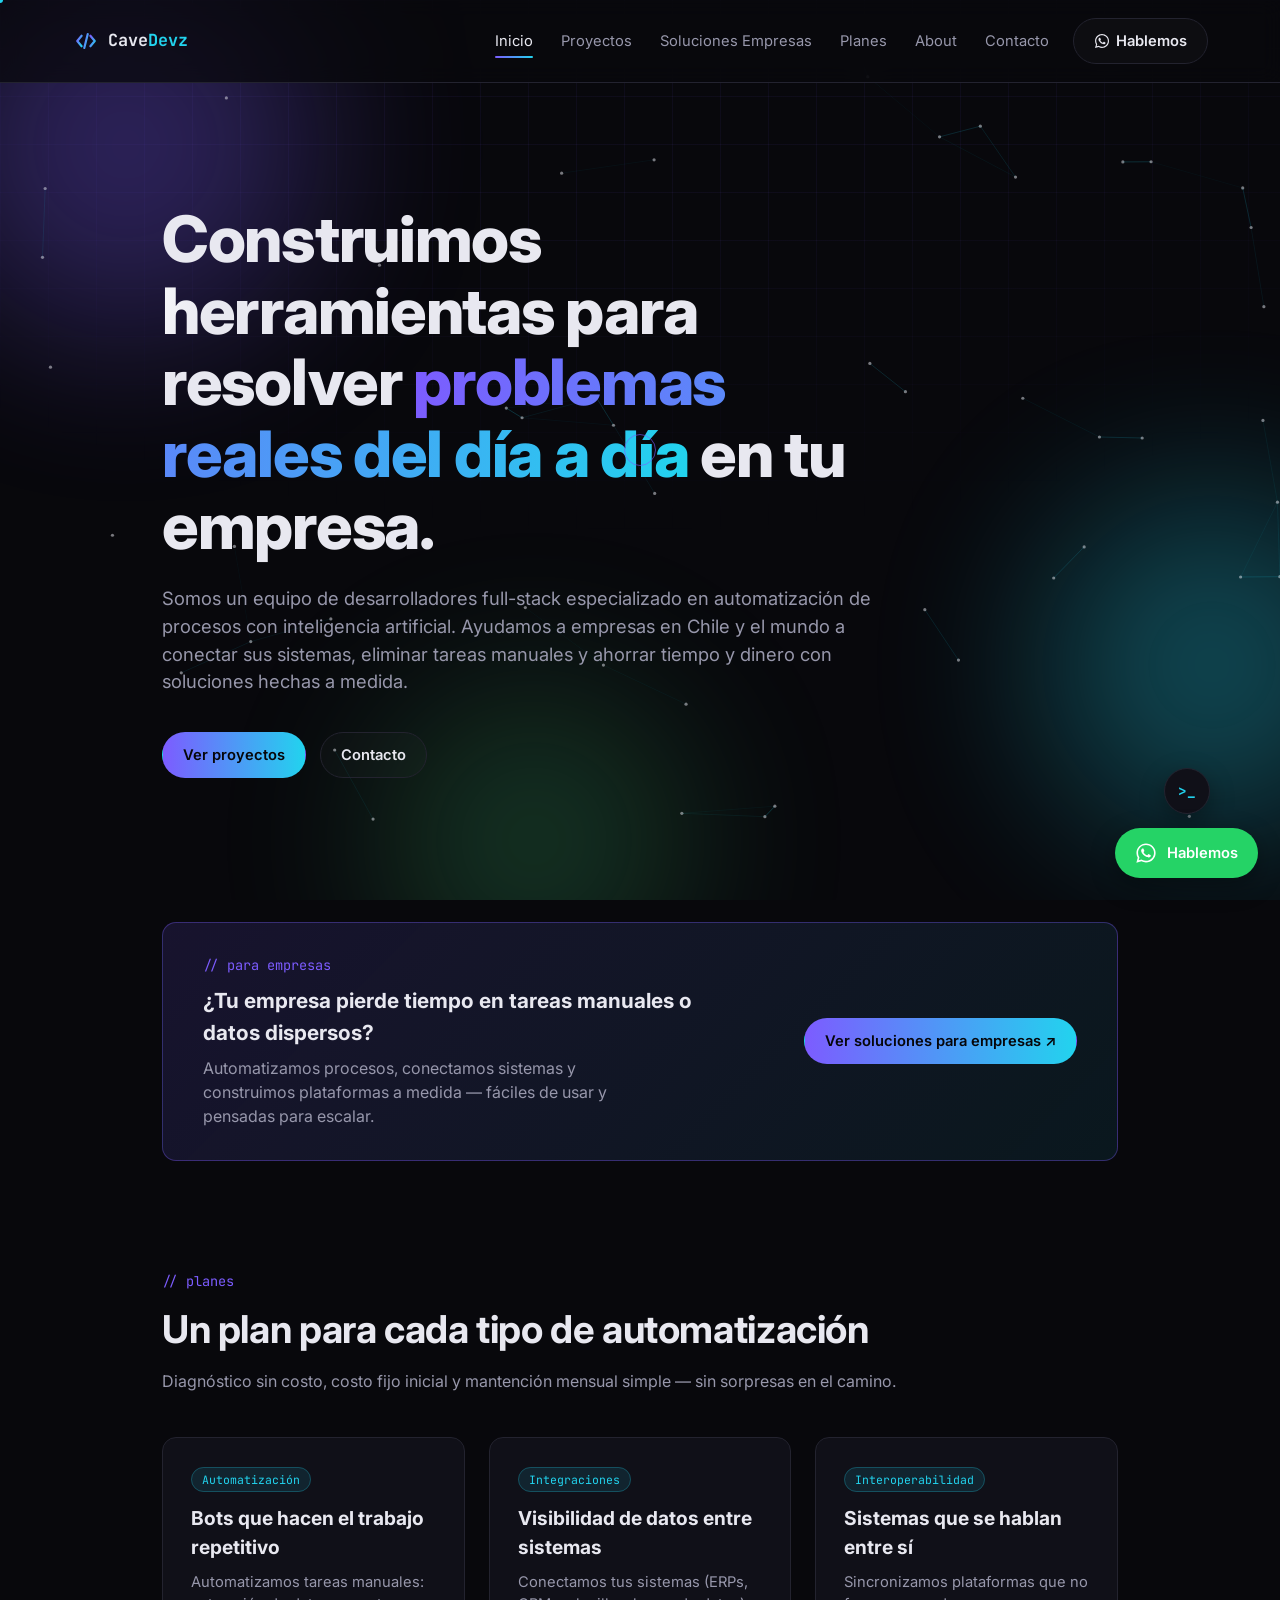
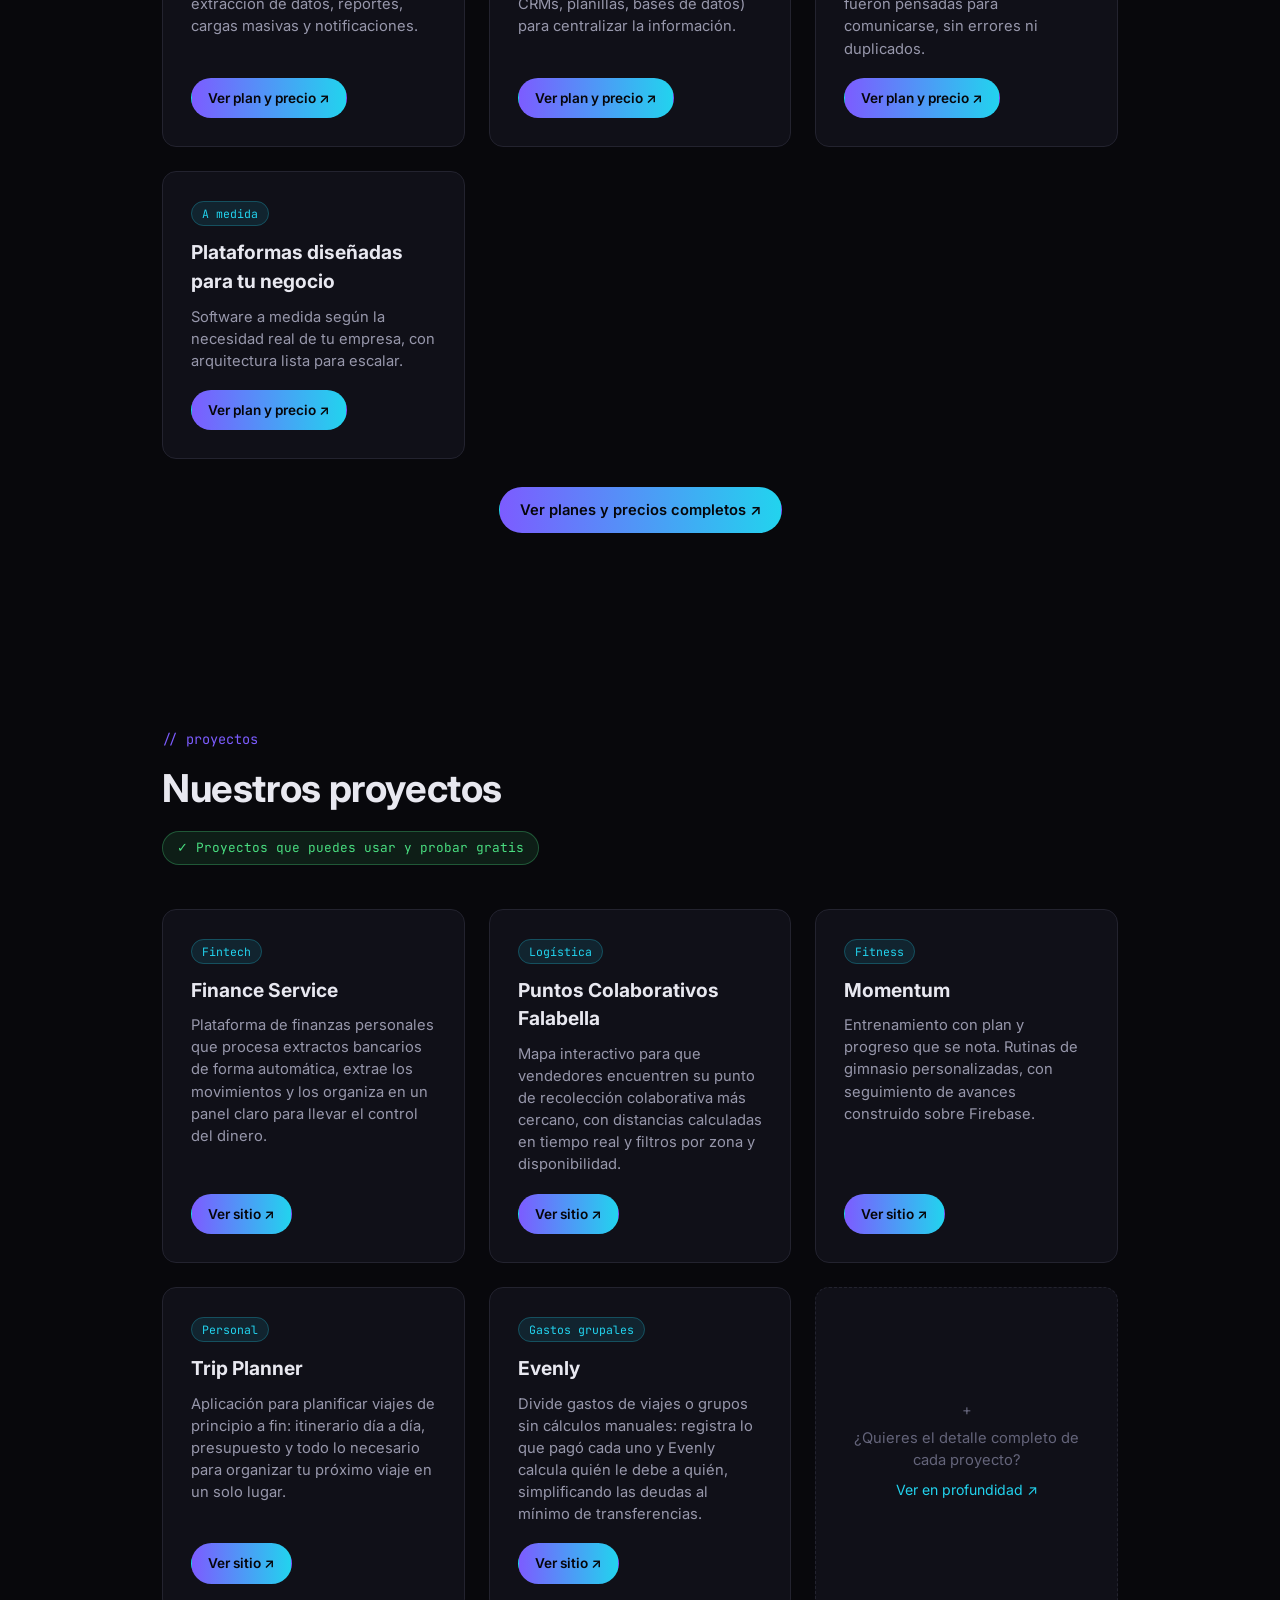
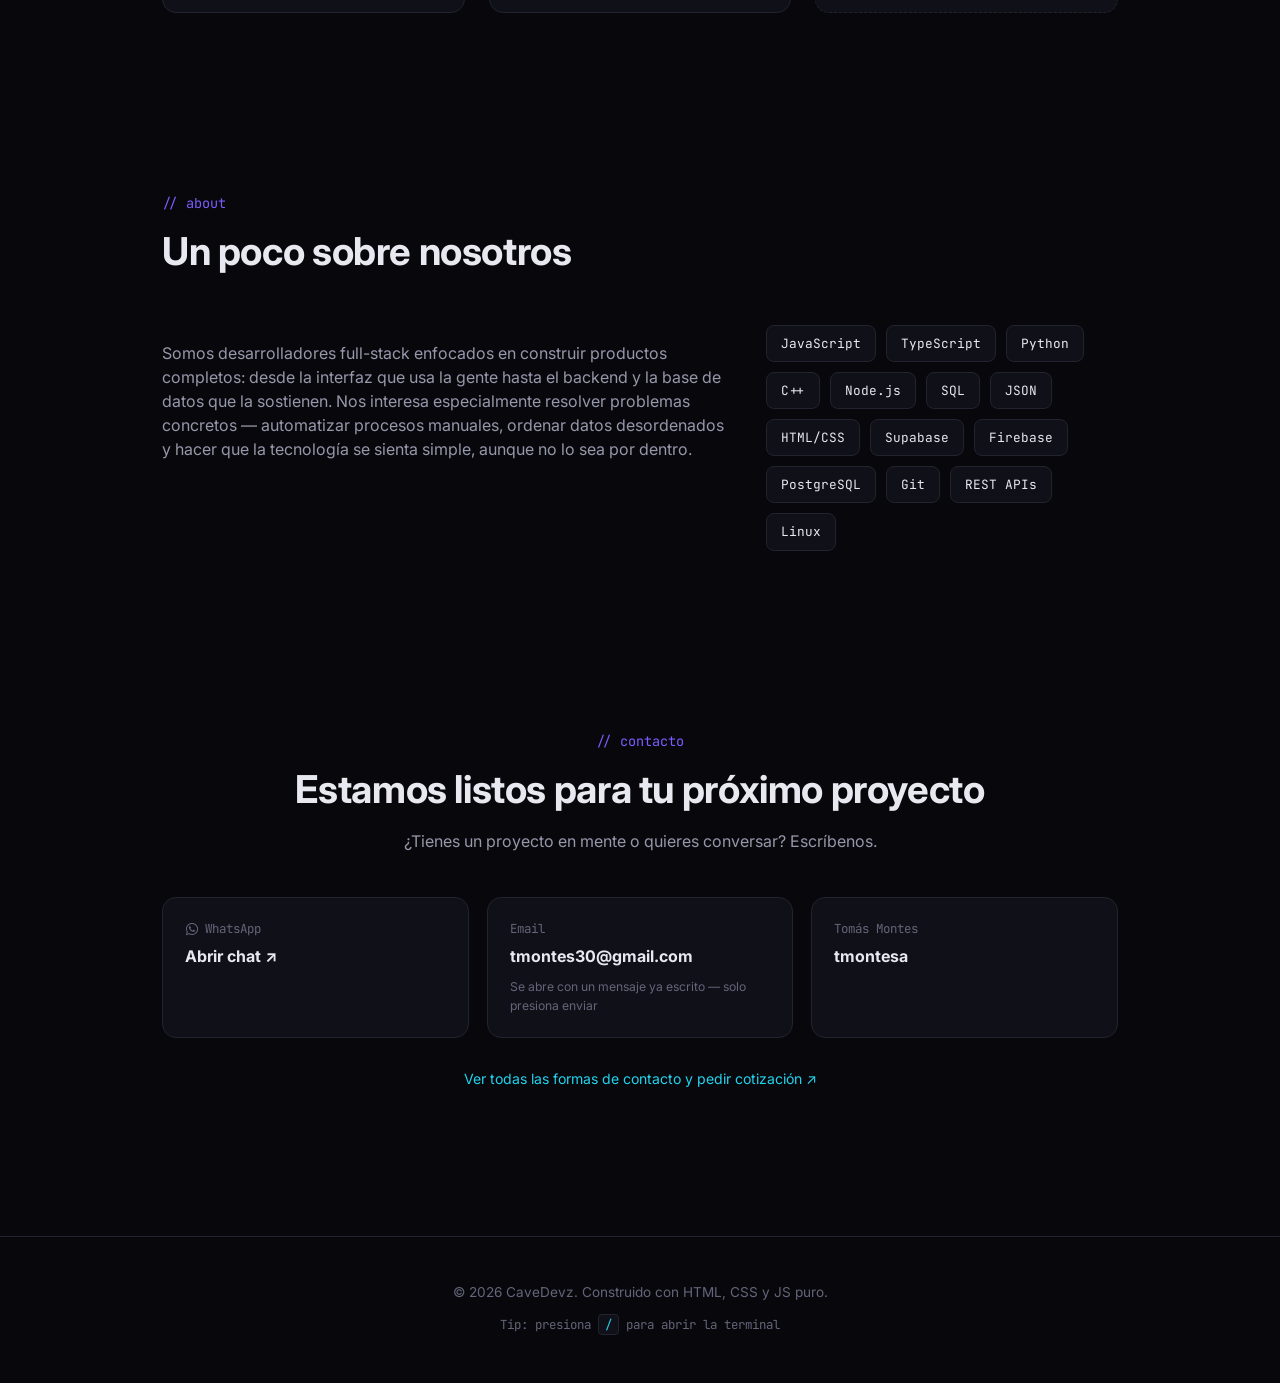
==== index.html @ 45f3d3d1 "Agregar boton Ver plan y precio en cada tarjeta del teaser de planes" ====
<!DOCTYPE html>
<html lang="es">
<head>
<meta charset="UTF-8">
<meta name="viewport" content="width=device-width, initial-scale=1.0">
<title>CaveDevz — Automatización de procesos con IA</title>
<meta name="description" content="Construimos herramientas de automatización con inteligencia artificial para empresas en Chile y el mundo. Conectamos sistemas, eliminamos tareas manuales y ahorramos tiempo y dinero.">
<meta property="og:type" content="website">
<meta property="og:locale" content="es_CL">
<meta property="og:site_name" content="CaveDevz">
<meta property="og:url" content="https://cavedevz.com/">
<meta property="og:title" content="CaveDevz — Automatización de procesos con IA">
<meta property="og:description" content="Construimos herramientas de automatización con inteligencia artificial para empresas en Chile y el mundo. Conectamos sistemas, eliminamos tareas manuales y ahorramos tiempo y dinero.">
<meta name="twitter:card" content="summary">
<meta name="twitter:title" content="CaveDevz — Automatización de procesos con IA">
<meta name="twitter:description" content="Construimos herramientas de automatización con inteligencia artificial para empresas en Chile y el mundo.">
<link rel="icon" type="image/svg+xml" href="assets/favicon.svg">
<link rel="preconnect" href="https://fonts.googleapis.com">
<link rel="preconnect" href="https://fonts.gstatic.com" crossorigin>
<link href="https://fonts.googleapis.com/css2?family=JetBrains+Mono:wght@400;500;700&family=Inter:wght@400;500;600;700;800&display=swap" rel="stylesheet">
<link rel="stylesheet" href="css/style.css">
</head>
<body>

<div class="bg-grid" aria-hidden="true"></div>
<div class="glow-field" aria-hidden="true">
  <span class="glow-orb glow-orb-1"></span>
  <span class="glow-orb glow-orb-2"></span>
  <span class="glow-orb glow-orb-3"></span>
</div>
<canvas id="particleCanvas" class="particle-canvas" aria-hidden="true"></canvas>
<div class="scroll-progress" id="scrollProgress" aria-hidden="true"></div>
<div class="cursor-dot" id="cursorDot" aria-hidden="true"></div>
<div class="cursor-ring" id="cursorRing" aria-hidden="true"></div>
<div class="toast" id="quoteToast" hidden>¡Gracias! Tu mensaje fue enviado — te contestamos pronto.</div>

<header class="nav" id="nav">
  <a href="#top" class="logo">
    <svg viewBox="0 0 64 64" width="28" height="28" aria-hidden="true">
      <path d="M22 20 L12 32 L22 44" stroke="url(#navGrad)" stroke-width="5" fill="none" stroke-linecap="round" stroke-linejoin="round"/>
      <path d="M42 20 L52 32 L42 44" stroke="url(#navGrad)" stroke-width="5" fill="none" stroke-linecap="round" stroke-linejoin="round"/>
      <path d="M36 16 L28 48" stroke="url(#navGrad)" stroke-width="5" fill="none" stroke-linecap="round"/>
      <defs>
        <linearGradient id="navGrad" x1="0%" y1="0%" x2="100%" y2="100%">
          <stop offset="0%" stop-color="#7c5cff"/>
          <stop offset="100%" stop-color="#22d3ee"/>
        </linearGradient>
      </defs>
    </svg>
    <span>Cave<em>Devz</em></span>
  </a>
  <nav class="nav-links">
    <a href="#top">Inicio</a>
    <a href="proyectos.html">Proyectos</a>
    <a href="soluciones-empresas.html">Soluciones Empresas</a>
    <a href="planes.html">Planes</a>
    <a href="#about">About</a>
    <a href="contacto.html">Contacto</a>
  </nav>
  <a href="https://wa.me/56992259960" target="_blank" rel="noopener" class="btn btn-ghost nav-cta">
    <svg viewBox="0 0 448 512" width="16" height="16" fill="currentColor" aria-hidden="true"><path d="M380.9 97.1C339 55.1 283.2 32 223.9 32c-122.4 0-222 99.6-222 222 0 39.1 10.2 77.3 29.6 111L0 480l117.7-30.9c32.4 17.7 68.9 27 106.1 27h.1c122.3 0 224.1-99.6 224.1-222 0-59.3-25.2-115-67.1-157zm-157 341.6c-33.2 0-65.7-8.9-94-25.7l-6.7-4-69.8 18.3L72 359.2l-4.4-7c-18.5-29.4-28.2-63.3-28.2-98.2 0-101.7 82.8-184.5 184.6-184.5 49.3 0 95.6 19.2 130.4 54.1 34.8 34.9 56.2 81.2 56.1 130.5 0 101.8-84.9 184.6-186.6 184.6zm101.2-138.2c-5.5-2.8-32.8-16.2-37.9-18-5.1-1.9-8.8-2.8-12.5 2.8-3.7 5.6-14.3 18-17.6 21.8-3.2 3.7-6.5 4.2-12 1.4-32.6-16.3-54-29.1-75.5-66-5.7-9.8 5.7-9.1 16.3-30.3 1.8-3.7 .9-6.9-.5-9.7-1.4-2.8-12.5-30.1-17.1-41.2-4.5-10.8-9.1-9.3-12.5-9.5-3.2-.2-6.9-.2-10.6-.2-3.7 0-9.7 1.4-14.8 6.9-5.1 5.6-19.4 19-19.4 46.3 0 27.3 19.9 53.7 22.6 57.4 2.8 3.7 39.1 59.7 94.8 83.8 35.2 15.2 49 16.5 66.6 13.9 10.7-1.6 32.8-13.4 37.4-26.4 4.6-13 4.6-24.1 3.2-26.4-1.3-2.5-5-3.9-10.5-6.6z"/></svg>
    Hablemos
  </a>
  <button class="nav-toggle" id="navToggle" aria-label="Abrir menú" aria-expanded="false">
    <span></span><span></span><span></span>
  </button>
</header>

<main>
  <section class="hero" id="top">
    <h1 class="hero-title">
      Construimos <span class="shine-text">herramientas</span> para resolver <span class="grad-text">problemas reales del día a día</span> en tu empresa.
    </h1>
    <p class="hero-sub">
      Somos un equipo de desarrolladores full-stack especializado en automatización de procesos con inteligencia
      artificial. Ayudamos a empresas en Chile y el mundo a conectar sus sistemas, eliminar tareas
      manuales y ahorrar tiempo y dinero con soluciones hechas a medida.
    </p>
    <div class="hero-actions">
      <a href="#proyectos" class="btn btn-primary">Ver proyectos</a>
      <a href="contacto.html" class="btn btn-ghost">Contacto</a>
    </div>
  </section>

  <section class="biz-teaser">
    <div class="biz-teaser-inner">
      <div>
        <p class="section-eyebrow">// para empresas</p>
        <h2>¿Tu empresa pierde tiempo en tareas manuales o datos dispersos?</h2>
        <p class="biz-teaser-text">Automatizamos procesos, conectamos sistemas y construimos plataformas a medida — fáciles de usar y pensadas para escalar.</p>
      </div>
      <a href="soluciones-empresas.html" class="btn btn-primary">Ver soluciones para empresas ↗</a>
    </div>
  </section>

  <section class="proyectos" id="planes-teaser">
    <div class="section-head">
      <p class="section-eyebrow">// planes</p>
      <h2>Un plan para cada tipo de automatización</h2>
      <p class="contact-sub">Diagnóstico sin costo, costo fijo inicial y mantención mensual simple — sin sorpresas en el camino.</p>
    </div>

    <div class="cards">
      <article class="card">
        <div class="card-top">
          <span class="card-tag">Automatización</span>
        </div>
        <h3>Bots que hacen el trabajo repetitivo</h3>
        <p>Automatizamos tareas manuales: extracción de datos, reportes, cargas masivas y notificaciones.</p>
        <div class="card-actions">
          <a href="planes.html#plan-automatizacion" class="btn btn-primary btn-sm">Ver plan y precio ↗</a>
        </div>
      </article>

      <article class="card">
        <div class="card-top">
          <span class="card-tag">Integraciones</span>
        </div>
        <h3>Visibilidad de datos entre sistemas</h3>
        <p>Conectamos tus sistemas (ERPs, CRMs, planillas, bases de datos) para centralizar la información.</p>
        <div class="card-actions">
          <a href="planes.html#plan-integraciones" class="btn btn-primary btn-sm">Ver plan y precio ↗</a>
        </div>
      </article>

      <article class="card">
        <div class="card-top">
          <span class="card-tag">Interoperabilidad</span>
        </div>
        <h3>Sistemas que se hablan entre sí</h3>
        <p>Sincronizamos plataformas que no fueron pensadas para comunicarse, sin errores ni duplicados.</p>
        <div class="card-actions">
          <a href="planes.html#plan-interoperabilidad" class="btn btn-primary btn-sm">Ver plan y precio ↗</a>
        </div>
      </article>

      <article class="card">
        <div class="card-top">
          <span class="card-tag">A medida</span>
        </div>
        <h3>Plataformas diseñadas para tu negocio</h3>
        <p>Software a medida según la necesidad real de tu empresa, con arquitectura lista para escalar.</p>
        <div class="card-actions">
          <a href="planes.html#plan-a-medida" class="btn btn-primary btn-sm">Ver plan y precio ↗</a>
        </div>
      </article>
    </div>

    <p style="text-align:center;margin-top:28px;">
      <a href="planes.html" class="btn btn-primary">Ver planes y precios completos ↗</a>
    </p>
  </section>

  <section class="proyectos" id="proyectos">
    <div class="section-head">
      <p class="section-eyebrow">// proyectos</p>
      <h2>Nuestros proyectos</h2>
      <p class="free-badge">✓ Proyectos que puedes usar y probar gratis</p>
    </div>

    <div class="cards">
      <article class="card">
        <div class="card-top">
          <span class="card-tag">Fintech</span>
        </div>
        <h3>Finance Service</h3>
        <p>
          Plataforma de finanzas personales que procesa extractos bancarios de forma automática,
          extrae los movimientos y los organiza en un panel claro para llevar el control del dinero.
        </p>
        <div class="card-actions">
          <a href="https://finance.cavedevz.com" target="_blank" rel="noopener" class="btn btn-primary btn-sm">Ver sitio ↗</a>
        </div>
      </article>

      <article class="card">
        <div class="card-top">
          <span class="card-tag">Logística</span>
        </div>
        <h3>Puntos Colaborativos Falabella</h3>
        <p>
          Mapa interactivo para que vendedores encuentren su punto de recolección colaborativa
          más cercano, con distancias calculadas en tiempo real y filtros por zona y disponibilidad.
        </p>
        <div class="card-actions">
          <a href="https://puntos-colaborativos-falabella.cavedevz.com" target="_blank" rel="noopener" class="btn btn-primary btn-sm">Ver sitio ↗</a>
        </div>
      </article>

      <article class="card">
        <div class="card-top">
          <span class="card-tag">Fitness</span>
        </div>
        <h3>Momentum</h3>
        <p>
          Entrenamiento con plan y progreso que se nota. Rutinas de gimnasio personalizadas,
          con seguimiento de avances construido sobre Firebase.
        </p>
        <div class="card-actions">
          <a href="https://cavedevz.com/momentum/" target="_blank" rel="noopener" class="btn btn-primary btn-sm">Ver sitio ↗</a>
        </div>
      </article>

      <article class="card">
        <div class="card-top">
          <span class="card-tag">Personal</span>
        </div>
        <h3>Trip Planner</h3>
        <p>
          Aplicación para planificar viajes de principio a fin: itinerario día a día, presupuesto
          y todo lo necesario para organizar tu próximo viaje en un solo lugar.
        </p>
        <div class="card-actions">
          <a href="https://cavedevz.com/viaje-2027/" target="_blank" rel="noopener" class="btn btn-primary btn-sm">Ver sitio ↗</a>
        </div>
      </article>

      <article class="card">
        <div class="card-top">
          <span class="card-tag">Gastos grupales</span>
        </div>
        <h3>Evenly</h3>
        <p>
          Divide gastos de viajes o grupos sin cálculos manuales: registra lo que pagó cada uno
          y Evenly calcula quién le debe a quién, simplificando las deudas al mínimo de transferencias.
        </p>
        <div class="card-actions">
          <a href="https://cavedevz.com/evenly/" target="_blank" rel="noopener" class="btn btn-primary btn-sm">Ver sitio ↗</a>
        </div>
      </article>

      <article class="card card-more">
        <div class="card-more-inner">
          <p class="more-icon">+</p>
          <p>¿Quieres el detalle completo de cada proyecto?</p>
          <a href="proyectos.html" class="link-inline">Ver en profundidad ↗</a>
        </div>
      </article>
    </div>
  </section>

  <section class="about" id="about">
    <div class="section-head">
      <p class="section-eyebrow">// about</p>
      <h2>Un poco sobre nosotros</h2>
    </div>
    <div class="about-grid">
      <p class="about-text">
        Somos desarrolladores full-stack enfocados en construir productos completos: desde la interfaz
        que usa la gente hasta el backend y la base de datos que la sostienen. Nos interesa
        especialmente resolver problemas concretos — automatizar procesos manuales, ordenar datos
        desordenados y hacer que la tecnología se sienta simple, aunque no lo sea por dentro.
      </p>
      <div class="about-badges">
        <span>JavaScript</span>
        <span>TypeScript</span>
        <span>Python</span>
        <span>C++</span>
        <span>Node.js</span>
        <span>SQL</span>
        <span>JSON</span>
        <span>HTML/CSS</span>
        <span>Supabase</span>
        <span>Firebase</span>
        <span>PostgreSQL</span>
        <span>Git</span>
        <span>REST APIs</span>
        <span>Linux</span>
      </div>
    </div>
  </section>

  <section class="contacto" id="contacto">
    <div class="section-head center">
      <p class="section-eyebrow">// contacto</p>
      <h2>Estamos listos para tu próximo proyecto</h2>
      <p class="contact-sub">¿Tienes un proyecto en mente o quieres conversar? Escríbenos.</p>
    </div>
    <div class="contact-links">
      <a href="https://wa.me/56992259960" target="_blank" rel="noopener" class="contact-link">
        <span class="contact-icon-row">
          <svg viewBox="0 0 448 512" width="14" height="14" fill="currentColor" aria-hidden="true"><path d="M380.9 97.1C339 55.1 283.2 32 223.9 32c-122.4 0-222 99.6-222 222 0 39.1 10.2 77.3 29.6 111L0 480l117.7-30.9c32.4 17.7 68.9 27 106.1 27h.1c122.3 0 224.1-99.6 224.1-222 0-59.3-25.2-115-67.1-157zm-157 341.6c-33.2 0-65.7-8.9-94-25.7l-6.7-4-69.8 18.3L72 359.2l-4.4-7c-18.5-29.4-28.2-63.3-28.2-98.2 0-101.7 82.8-184.5 184.6-184.5 49.3 0 95.6 19.2 130.4 54.1 34.8 34.9 56.2 81.2 56.1 130.5 0 101.8-84.9 184.6-186.6 184.6zm101.2-138.2c-5.5-2.8-32.8-16.2-37.9-18-5.1-1.9-8.8-2.8-12.5 2.8-3.7 5.6-14.3 18-17.6 21.8-3.2 3.7-6.5 4.2-12 1.4-32.6-16.3-54-29.1-75.5-66-5.7-9.8 5.7-9.1 16.3-30.3 1.8-3.7 .9-6.9-.5-9.7-1.4-2.8-12.5-30.1-17.1-41.2-4.5-10.8-9.1-9.3-12.5-9.5-3.2-.2-6.9-.2-10.6-.2-3.7 0-9.7 1.4-14.8 6.9-5.1 5.6-19.4 19-19.4 46.3 0 27.3 19.9 53.7 22.6 57.4 2.8 3.7 39.1 59.7 94.8 83.8 35.2 15.2 49 16.5 66.6 13.9 10.7-1.6 32.8-13.4 37.4-26.4 4.6-13 4.6-24.1 3.2-26.4-1.3-2.5-5-3.9-10.5-6.6z"/></svg>
          <span>WhatsApp</span>
        </span>
        <strong>Abrir chat ↗</strong>
      </a>
      <a href="mailto:tmontes30@gmail.com?subject=Contacto%20desde%20CaveDevz&body=Hola%20Tom%C3%A1s%2C%20te%20escribo%20desde%20tu%20sitio%20CaveDevz..." class="contact-link">
        <span>Email</span>
        <strong>tmontes30@gmail.com</strong>
        <small class="contact-hint">Se abre con un mensaje ya escrito — solo presiona enviar</small>
      </a>
      <a href="https://www.linkedin.com/in/tomas-montesa/" target="_blank" rel="noopener" class="contact-link">
        <span>Tomás Montes</span>
        <strong>tmontesa</strong>
      </a>
    </div>
    <p style="text-align:center;margin-top:28px;">
      <a href="contacto.html" class="link-inline">Ver todas las formas de contacto y pedir cotización ↗</a>
    </p>
  </section>
</main>

<footer class="footer">
  <p>© <span id="year"></span> CaveDevz. Construido con HTML, CSS y JS puro.</p>
  <p class="footer-tip">Tip: presiona <kbd>/</kbd> para abrir la terminal</p>
</footer>

<div class="quick-actions">
  <button class="terminal-trigger" id="terminalTrigger" aria-label="Abrir terminal (tecla /)">&gt;_</button>
  <a href="https://wa.me/56992259960" target="_blank" rel="noopener" class="whatsapp-float" aria-label="Chatear por WhatsApp">
    <svg viewBox="0 0 448 512" width="22" height="22" fill="currentColor" aria-hidden="true"><path d="M380.9 97.1C339 55.1 283.2 32 223.9 32c-122.4 0-222 99.6-222 222 0 39.1 10.2 77.3 29.6 111L0 480l117.7-30.9c32.4 17.7 68.9 27 106.1 27h.1c122.3 0 224.1-99.6 224.1-222 0-59.3-25.2-115-67.1-157zm-157 341.6c-33.2 0-65.7-8.9-94-25.7l-6.7-4-69.8 18.3L72 359.2l-4.4-7c-18.5-29.4-28.2-63.3-28.2-98.2 0-101.7 82.8-184.5 184.6-184.5 49.3 0 95.6 19.2 130.4 54.1 34.8 34.9 56.2 81.2 56.1 130.5 0 101.8-84.9 184.6-186.6 184.6zm101.2-138.2c-5.5-2.8-32.8-16.2-37.9-18-5.1-1.9-8.8-2.8-12.5 2.8-3.7 5.6-14.3 18-17.6 21.8-3.2 3.7-6.5 4.2-12 1.4-32.6-16.3-54-29.1-75.5-66-5.7-9.8 5.7-9.1 16.3-30.3 1.8-3.7 .9-6.9-.5-9.7-1.4-2.8-12.5-30.1-17.1-41.2-4.5-10.8-9.1-9.3-12.5-9.5-3.2-.2-6.9-.2-10.6-.2-3.7 0-9.7 1.4-14.8 6.9-5.1 5.6-19.4 19-19.4 46.3 0 27.3 19.9 53.7 22.6 57.4 2.8 3.7 39.1 59.7 94.8 83.8 35.2 15.2 49 16.5 66.6 13.9 10.7-1.6 32.8-13.4 37.4-26.4 4.6-13 4.6-24.1 3.2-26.4-1.3-2.5-5-3.9-10.5-6.6z"/></svg>
    <span class="whatsapp-float-text">Hablemos</span>
  </a>
</div>

<div class="terminal-overlay" id="terminalOverlay" hidden>
  <div class="terminal-window" role="dialog" aria-modal="true" aria-label="Terminal CaveDevz">
    <div class="terminal-titlebar">
      <span class="term-dot term-dot-red"></span>
      <span class="term-dot term-dot-yellow"></span>
      <span class="term-dot term-dot-green"></span>
      <span class="terminal-title">guest@cavedevz: ~</span>
    </div>
    <div class="terminal-body" id="terminalBody">
      <p>Bienvenido a CaveDevz. Escribe <strong>help</strong> para ver los comandos — hay algunos solo por diversión (prueba <strong>matrix</strong> o <strong>guess</strong>).</p>
    </div>
    <div class="terminal-input-row">
      <span class="terminal-prompt">guest@cavedevz:~$</span>
      <input type="text" id="terminalInput" class="terminal-input" autocomplete="off" spellcheck="false" autocapitalize="off" aria-label="Comando de terminal">
    </div>
  </div>
</div>

<script src="js/main.js"></script>
</body>
</html>
---- css/style.css ----
:root {
  --bg: #08080c;
  --bg-elev: #101018;
  --bg-elev-2: #15151f;
  --border: #23232f;
  --text: #e8e8f0;
  --text-dim: #9797ab;
  --text-faint: #64647a;
  --accent-1: #7c5cff;
  --accent-2: #22d3ee;
  --accent-green: #4ade80;
  --radius: 14px;
  --font-sans: 'Inter', system-ui, -apple-system, sans-serif;
  --font-mono: 'JetBrains Mono', 'Fira Code', monospace;
}

* { box-sizing: border-box; }

html { scroll-behavior: smooth; }

body {
  margin: 0;
  background: var(--bg);
  color: var(--text);
  font-family: var(--font-sans);
  line-height: 1.5;
  -webkit-font-smoothing: antialiased;
}

a { color: inherit; text-decoration: none; }

:focus-visible {
  outline: 2px solid var(--accent-2);
  outline-offset: 3px;
  border-radius: 4px;
}
.terminal-input:focus-visible { outline: none; }
ul { list-style: none; margin: 0; padding: 0; }

.grad-text {
  background: linear-gradient(90deg, var(--accent-1), var(--accent-2));
  -webkit-background-clip: text;
  background-clip: text;
  color: transparent;
}

/* Background grid */
.bg-grid {
  position: fixed;
  inset: 0;
  z-index: -1;
  background-image:
    linear-gradient(rgba(124,92,255,0.06) 1px, transparent 1px),
    linear-gradient(90deg, rgba(124,92,255,0.06) 1px, transparent 1px);
  background-size: 48px 48px;
  mask-image: radial-gradient(ellipse 80% 60% at 50% 0%, #000 40%, transparent 100%);
}

/* Ambient glow, fixed behind the whole page */
.glow-field {
  position: fixed;
  inset: 0;
  z-index: -1;
  overflow: hidden;
  pointer-events: none;
}
.glow-orb {
  position: absolute;
  border-radius: 50%;
  filter: blur(90px);
  opacity: 0.32;
}
.glow-orb-1 {
  width: 380px;
  height: 380px;
  top: -5%;
  left: -5%;
  background: var(--accent-1);
  animation: float-orb 12s ease-in-out infinite;
}
.glow-orb-2 {
  width: 340px;
  height: 340px;
  top: 55%;
  right: -8%;
  background: var(--accent-2);
  animation: float-orb 14s ease-in-out infinite reverse;
}
.glow-orb-3 {
  width: 300px;
  height: 300px;
  bottom: -10%;
  left: 30%;
  background: var(--accent-green);
  opacity: 0.22;
  animation: float-orb 16s ease-in-out infinite;
}
@keyframes float-orb {
  0%, 100% { transform: translate(0, 0) scale(1); }
  50% { transform: translate(50px, -40px) scale(1.15); }
}

/* Interactive particle canvas, behind the glow but above the grid */
.particle-canvas {
  position: fixed;
  inset: 0;
  z-index: -1;
}

/* Scroll progress bar */
.scroll-progress {
  position: fixed;
  top: 0;
  left: 0;
  height: 3px;
  width: 0%;
  background: linear-gradient(90deg, var(--accent-1), var(--accent-2));
  z-index: 200;
  transition: width 0.1s ease-out;
}

/* Custom magnetic cursor (pointer devices only) */
.cursor-dot, .cursor-ring {
  position: fixed;
  top: 0;
  left: 0;
  pointer-events: none;
  z-index: 999;
  transform: translate(-50%, -50%);
  will-change: transform;
  display: none;
}
.cursor-dot {
  width: 6px;
  height: 6px;
  background: var(--accent-2);
  border-radius: 50%;
}
.cursor-ring {
  width: 32px;
  height: 32px;
  border: 1px solid rgba(124,92,255,0.6);
  border-radius: 50%;
  transition: width 0.2s ease, height 0.2s ease, border-color 0.2s ease, background 0.2s ease;
}
.cursor-ring.cursor-hover {
  width: 54px;
  height: 54px;
  background: rgba(124,92,255,0.12);
  border-color: var(--accent-2);
}
html.has-custom-cursor .cursor-dot,
html.has-custom-cursor .cursor-ring {
  display: block;
}
html.has-custom-cursor,
html.has-custom-cursor a,
html.has-custom-cursor button {
  cursor: none;
}
html.has-custom-cursor input,
html.has-custom-cursor textarea {
  cursor: text;
}

/* Quick actions column, bottom-right: terminal trigger centered right above WhatsApp */
.quick-actions {
  position: fixed;
  right: 22px;
  bottom: 22px;
  z-index: 100;
  display: flex;
  flex-direction: column;
  align-items: center;
  gap: 14px;
}

.terminal-trigger {
  width: 46px;
  height: 46px;
  border-radius: 999px;
  border: 1px solid var(--border);
  background: var(--bg-elev);
  color: var(--accent-2);
  font-family: var(--font-mono);
  font-size: 0.9rem;
  font-weight: 700;
  cursor: pointer;
  box-shadow: 0 8px 24px rgba(0,0,0,0.35);
  transition: border-color 0.2s ease, transform 0.15s ease;
}
.terminal-trigger:hover { border-color: var(--accent-1); }

.footer-tip {
  margin: 8px 0 0;
  font-family: var(--font-mono);
  font-size: 0.78rem;
}
.footer-tip kbd {
  font-family: var(--font-mono);
  border: 1px solid var(--border);
  border-radius: 4px;
  padding: 1px 6px;
  background: var(--bg-elev);
  color: var(--accent-2);
}

.terminal-overlay {
  position: fixed;
  inset: 0;
  z-index: 500;
  background: rgba(4,4,8,0.7);
  backdrop-filter: blur(6px);
  display: flex;
  align-items: center;
  justify-content: center;
  padding: 20px;
}
.terminal-overlay[hidden] { display: none; }

.terminal-window {
  width: min(560px, 100%);
  max-height: 70vh;
  background: var(--bg-elev);
  border: 1px solid var(--border);
  border-radius: 12px;
  overflow: hidden;
  display: flex;
  flex-direction: column;
  box-shadow: 0 24px 64px rgba(0,0,0,0.55);
  font-family: var(--font-mono);
}
.terminal-titlebar {
  display: flex;
  align-items: center;
  gap: 8px;
  padding: 10px 14px;
  background: var(--bg-elev-2);
  border-bottom: 1px solid var(--border);
}
.term-dot { width: 10px; height: 10px; border-radius: 50%; }
.term-dot-red { background: #ff5f56; }
.term-dot-yellow { background: #ffbd2e; }
.term-dot-green { background: #27c93f; }
.terminal-title { margin-left: 8px; font-size: 0.78rem; color: var(--text-faint); }

.terminal-body {
  padding: 16px;
  overflow-y: auto;
  flex: 1;
  font-size: 0.85rem;
  color: var(--text-dim);
}
.terminal-body p { margin: 0 0 8px; }
.terminal-body strong { color: var(--accent-2); }

.terminal-input-row {
  display: flex;
  align-items: center;
  gap: 8px;
  padding: 12px 16px;
  border-top: 1px solid var(--border);
}
.terminal-prompt { color: var(--accent-2); font-size: 0.85rem; white-space: nowrap; }
.terminal-input {
  flex: 1;
  min-width: 0;
  background: none;
  border: none;
  outline: none;
  color: var(--text);
  font-family: var(--font-mono);
  font-size: 0.85rem;
}

/* Nav */
.nav {
  position: sticky;
  top: 0;
  z-index: 50;
  display: flex;
  align-items: center;
  gap: 24px;
  padding: 18px clamp(20px, 6vw, 72px);
  background: rgba(8,8,12,0.75);
  backdrop-filter: blur(10px);
  border-bottom: 1px solid var(--border);
}

.logo {
  display: flex;
  align-items: center;
  gap: 8px;
  font-family: var(--font-mono);
  font-weight: 700;
  font-size: 1.05rem;
  margin-right: auto;
}
.logo em { font-style: normal; color: var(--accent-2); }

.nav-links {
  display: flex;
  gap: 28px;
}
.nav-links a {
  position: relative;
  font-size: 0.92rem;
  color: var(--text-dim);
  transition: color 0.2s;
}
.nav-links a:hover { color: var(--text); }
.nav-links a.active { color: var(--text); }
.nav-links a.active::after {
  content: '';
  position: absolute;
  left: 0;
  right: 0;
  bottom: -6px;
  height: 2px;
  border-radius: 2px;
  background: linear-gradient(90deg, var(--accent-1), var(--accent-2));
}
.nav.open .nav-links a.active::after { display: none; }

.nav-cta { flex-shrink: 0; }

.nav-toggle {
  display: none;
  flex-direction: column;
  gap: 5px;
  background: none;
  border: none;
  cursor: pointer;
  padding: 6px;
}
.nav-toggle span {
  width: 22px;
  height: 2px;
  background: var(--text);
  border-radius: 2px;
}

/* Buttons */
.btn {
  display: inline-flex;
  align-items: center;
  justify-content: center;
  gap: 6px;
  padding: 11px 20px;
  border-radius: 999px;
  font-size: 0.92rem;
  font-weight: 600;
  transition: transform 0.15s ease, opacity 0.15s ease, border-color 0.15s ease;
  border: 1px solid transparent;
  white-space: nowrap;
}
.btn:hover { transform: translateY(-1px); }

.btn-primary {
  background: linear-gradient(90deg, var(--accent-1), var(--accent-2));
  color: #06060a;
}
.btn-primary:hover { opacity: 0.92; }

.btn-ghost {
  border-color: var(--border);
  color: var(--text);
  background: rgba(255,255,255,0.02);
}
.btn-ghost:hover { border-color: var(--accent-1); }

.btn-sm { padding: 9px 16px; font-size: 0.85rem; }

/* Hero */
.hero {
  padding: clamp(64px, 12vw, 120px) clamp(20px, 6vw, 72px) 80px;
  max-width: 1100px;
  margin: 0 auto;
}

.hero-title {
  font-size: clamp(2.2rem, 6vw, 4rem);
  font-weight: 800;
  line-height: 1.12;
  letter-spacing: -0.02em;
  margin: 0 0 24px;
  max-width: 16ch;
}

.hero-sub {
  color: var(--text-dim);
  font-size: clamp(1rem, 2vw, 1.15rem);
  max-width: 60ch;
  margin: 0 0 36px;
}

/* Shine sweep on the hero's "software" */
.shine-text {
  position: relative;
  display: inline-block;
  background: linear-gradient(
    100deg,
    var(--text) 40%,
    #fff 50%,
    var(--text) 60%
  );
  background-size: 220% 100%;
  background-position: 100% 0;
  -webkit-background-clip: text;
  background-clip: text;
  color: transparent;
  animation: shine-sweep 4.5s ease-in-out infinite;
}
@keyframes shine-sweep {
  0%, 45% { background-position: 130% 0; }
  65% { background-position: -30% 0; }
  100% { background-position: -30% 0; }
}

/* Nav gains depth once the page has scrolled */
.nav.scrolled {
  box-shadow: 0 8px 24px rgba(0,0,0,0.35);
  border-bottom-color: rgba(124,92,255,0.25);
}

.hero-actions {
  display: flex;
  gap: 14px;
  flex-wrap: wrap;
  margin-bottom: 64px;
}

/* Sections */
main section { padding: 90px clamp(20px, 6vw, 72px); max-width: 1100px; margin: 0 auto; }

.section-head { margin-bottom: 44px; }
.section-head.center { text-align: center; margin-left: auto; margin-right: auto; }

.section-eyebrow {
  font-family: var(--font-mono);
  color: var(--accent-1);
  font-size: 0.85rem;
  margin: 0 0 10px;
}

.section-head h2 {
  font-size: clamp(1.7rem, 4vw, 2.4rem);
  margin: 0;
  letter-spacing: -0.01em;
}

.contact-sub { color: var(--text-dim); margin: 10px 0 0; }

.free-badge {
  display: inline-flex;
  align-items: center;
  gap: 6px;
  font-family: var(--font-mono);
  font-size: 0.8rem;
  color: var(--accent-green);
  background: rgba(74, 222, 128, 0.1);
  border: 1px solid rgba(74, 222, 128, 0.3);
  padding: 6px 14px;
  border-radius: 999px;
  margin: 14px 0 0;
}

/* Business teaser banner on the homepage */
.biz-teaser {
  max-width: 1100px;
  margin: 0 auto;
  padding: 0 clamp(20px, 6vw, 72px) 20px;
}
.biz-teaser-inner {
  display: flex;
  flex-wrap: wrap;
  align-items: center;
  justify-content: space-between;
  gap: 24px;
  padding: 32px clamp(20px, 4vw, 40px);
  background: linear-gradient(135deg, rgba(124,92,255,0.14), rgba(34,211,238,0.08));
  border: 1px solid rgba(124,92,255,0.35);
  border-radius: var(--radius);
}
.biz-teaser-inner h2 { margin: 0 0 8px; font-size: 1.3rem; max-width: 36ch; }
.biz-teaser-text { color: var(--text-dim); margin: 0; max-width: 46ch; }

/* Services grid (reuses .cards/.card) and process steps on the Soluciones Empresas page */
.process-grid {
  display: grid;
  grid-template-columns: repeat(auto-fit, minmax(200px, 1fr));
  gap: 24px;
}
.process-step {
  background: var(--bg-elev);
  border: 1px solid var(--border);
  border-radius: var(--radius);
  padding: 24px;
}
.process-num {
  font-family: var(--font-mono);
  font-size: 1.6rem;
  font-weight: 800;
  color: var(--accent-2);
  margin: 0 0 10px;
}
.process-step h3 { margin: 0 0 8px; font-size: 1.05rem; }
.process-step p { margin: 0; color: var(--text-dim); font-size: 0.9rem; }

/* Detailed project case studies on the Proyectos page */
.project-detail {
  position: relative;
  overflow: hidden;
  background: var(--bg-elev);
  border: 1px solid var(--border);
  border-radius: var(--radius);
  padding: 36px clamp(20px, 4vw, 40px) 32px;
  display: grid;
  grid-template-columns: 1fr 1fr;
  gap: 16px 24px;
  margin-bottom: 48px;
  box-shadow: 0 16px 40px rgba(0,0,0,0.35);
  transition: border-color 0.2s;
}
.project-detail::before {
  content: "";
  position: absolute;
  top: 0;
  left: 0;
  right: 0;
  height: 4px;
  background: linear-gradient(90deg, var(--accent-1), var(--accent-2));
}
.project-detail:hover { border-color: var(--accent-1); }
.project-detail-head {
  grid-column: 1 / -1;
  display: flex;
  align-items: center;
  justify-content: space-between;
  flex-wrap: wrap;
  gap: 12px;
  padding-bottom: 20px;
  margin-bottom: 4px;
  border-bottom: 1px solid var(--border);
}
.project-detail-head h3 { margin: 10px 0 0; font-size: 1.4rem; }
.project-detail-block {
  background: rgba(255,255,255,0.025);
  border: 1px solid var(--border);
  border-left-width: 3px;
  border-radius: 10px;
  padding: 16px 18px;
}
.project-detail-block.problem { border-left-color: #f87171; }
.project-detail-block.solution { border-left-color: var(--accent-2); }
.project-detail-block h4 {
  margin: 0 0 8px;
  font-family: var(--font-mono);
  font-size: 0.78rem;
  text-transform: uppercase;
  letter-spacing: 0.04em;
}
.project-detail-block.problem h4 { color: #f87171; }
.project-detail-block.solution h4 { color: var(--accent-2); }
.project-detail-block p { margin: 0; color: var(--text-dim); font-size: 0.92rem; }
@media (max-width: 760px) {
  .project-detail { grid-template-columns: 1fr; }
}

/* Pricing cards on the Planes page */
.price-tiers {
  display: flex;
  flex-direction: column;
  gap: 10px;
  margin: 4px 0 18px;
  padding: 14px 16px;
  background: rgba(255,255,255,0.025);
  border: 1px solid var(--border);
  border-radius: 10px;
}
.price-tier { display: flex; justify-content: space-between; align-items: baseline; gap: 10px; }
.price-label { font-family: var(--font-mono); font-size: 0.78rem; color: var(--text-faint); }
.price-value { font-size: 1rem; color: var(--text); white-space: nowrap; }
.price-note {
  color: var(--text-faint);
  font-size: 0.85rem;
  text-align: center;
  max-width: 60ch;
  margin: 8px auto 0;
}

/* Quote request form (cotizar.html) */
.quote-form {
  max-width: 560px;
  margin: 0 auto;
  display: flex;
  flex-direction: column;
  gap: 18px;
}
.quote-field { display: flex; flex-direction: column; gap: 6px; }
.quote-field span {
  font-family: var(--font-mono);
  font-size: 0.78rem;
  color: var(--text-faint);
}
.quote-field input,
.quote-field select,
.quote-field textarea {
  background: var(--bg-elev);
  border: 1px solid var(--border);
  border-radius: 10px;
  padding: 12px 14px;
  color: var(--text);
  font-family: var(--font-sans);
  font-size: 0.95rem;
  outline: none;
  transition: border-color 0.2s;
}
.quote-field input:focus,
.quote-field select:focus,
.quote-field textarea:focus {
  border-color: var(--accent-1);
  box-shadow: 0 0 0 3px rgba(124, 92, 255, 0.18);
}
.quote-form .btn:disabled { opacity: 0.6; cursor: not-allowed; transform: none; }
.quote-field textarea { resize: vertical; min-height: 110px; }
.quote-form .btn { align-self: center; margin-top: 6px; }
/* Confirmation toast shown on the homepage after a quote is sent */
.toast {
  position: fixed;
  top: 90px;
  left: 50%;
  transform: translateX(-50%) translateY(-12px);
  z-index: 300;
  max-width: calc(100vw - 40px);
  background: var(--bg-elev);
  border: 1px solid var(--accent-2);
  border-radius: 999px;
  padding: 12px 22px;
  font-size: 0.9rem;
  text-align: center;
  box-shadow: 0 10px 30px rgba(0,0,0,0.4);
  opacity: 0;
  pointer-events: none;
  transition: opacity 0.3s ease, transform 0.3s ease;
}
.toast.show { opacity: 1; transform: translateX(-50%) translateY(0); }

/* Project cards */
.cards {
  display: grid;
  grid-template-columns: repeat(auto-fit, minmax(300px, 1fr));
  gap: 24px;
}

.card {
  background: var(--bg-elev);
  border: 1px solid var(--border);
  border-radius: var(--radius);
  padding: 28px;
  display: flex;
  flex-direction: column;
  transition: border-color 0.2s, transform 0.2s;
}
.card:hover {
  border-color: var(--accent-1);
  transform: translateY(-3px);
}

.card-top { margin-bottom: 14px; }
.card-tag {
  font-family: var(--font-mono);
  font-size: 0.72rem;
  color: var(--accent-2);
  background: rgba(34,211,238,0.1);
  border: 1px solid rgba(34,211,238,0.25);
  padding: 4px 10px;
  border-radius: 999px;
}

.card h3 { margin: 0 0 10px; font-size: 1.2rem; }
.card p { color: var(--text-dim); font-size: 0.92rem; margin: 0 0 18px; flex-grow: 1; }

.card-actions { display: flex; gap: 10px; flex-wrap: wrap; }

.cards .card:nth-child(1) { transition-delay: 0s; }
.cards .card:nth-child(2) { transition-delay: 0.08s; }
.cards .card:nth-child(3) { transition-delay: 0.16s; }
.cards .card:nth-child(4) { transition-delay: 0.24s; }
.cards .card:nth-child(5) { transition-delay: 0.32s; }

.contact-links .contact-link:nth-child(1) { transition-delay: 0s; }
.contact-links .contact-link:nth-child(2) { transition-delay: 0.08s; }
.contact-links .contact-link:nth-child(3) { transition-delay: 0.16s; }
.contact-links .contact-link:nth-child(4) { transition-delay: 0.24s; }

@media (prefers-reduced-motion: reduce) {
  .shine-text { animation: none; }
  .glow-orb { animation: none; }
  .cursor-dot, .cursor-ring { display: none !important; }
  .contact-links.glow-active .contact-link { animation: none; }
  * { scroll-behavior: auto !important; }
}

.card-more {
  align-items: center;
  justify-content: center;
  text-align: center;
  border-style: dashed;
  color: var(--text-faint);
}
.card-more-inner p { color: var(--text-faint); margin: 0 0 6px; }
.more-icon { font-size: 1.8rem; color: var(--text-faint); }
.link-inline { color: var(--accent-2); font-size: 0.88rem; }
.link-inline:hover { text-decoration: underline; }

/* About */
.about-grid {
  display: grid;
  grid-template-columns: 1.6fr 1fr;
  gap: 40px;
}
.about-text { color: var(--text-dim); font-size: 1rem; }
.about-badges {
  display: flex;
  flex-wrap: wrap;
  align-content: flex-start;
  gap: 10px;
}
.about-badges span {
  font-family: var(--font-mono);
  font-size: 0.8rem;
  border: 1px solid var(--border);
  background: var(--bg-elev);
  padding: 8px 14px;
  border-radius: 8px;
  color: var(--text);
}

/* Contact */
.contact-links {
  display: grid;
  grid-template-columns: repeat(auto-fit, minmax(220px, 1fr));
  gap: 18px;
  margin-top: 40px;
}
.contact-link {
  display: flex;
  flex-direction: column;
  gap: 6px;
  padding: 22px;
  background: var(--bg-elev);
  border: 1px solid var(--border);
  border-radius: var(--radius);
  transition: border-color 0.2s, transform 0.2s;
}
.contact-link:hover { border-color: var(--accent-1); transform: translateY(-2px); }
.contact-link span { font-family: var(--font-mono); font-size: 0.78rem; color: var(--text-faint); }
.contact-link strong { font-size: 1rem; }
.contact-hint { display: block; margin-top: 4px; font-size: 0.76rem; color: var(--text-faint); }
.contact-icon-row { display: flex; align-items: center; gap: 6px; }
.contact-icon-row svg { flex-shrink: 0; }

/* Noticeable glow that draws the eye to Contacto once the user scrolls there */
@keyframes contact-glow-pulse {
  0%, 100% {
    box-shadow: 0 0 0 rgba(124,92,255,0);
    border-color: var(--border);
  }
  50% {
    box-shadow: 0 0 30px 6px rgba(124,92,255,0.55), 0 0 60px 10px rgba(34,211,238,0.3);
    border-color: var(--accent-2);
  }
}
.contact-links.glow-active .contact-link {
  animation: contact-glow-pulse 1.5s ease-in-out 3;
}
.contact-links.glow-active .contact-link:nth-child(2) { animation-delay: 0.15s; }
.contact-links.glow-active .contact-link:nth-child(3) { animation-delay: 0.3s; }
.contact-links.glow-active .contact-link:nth-child(4) { animation-delay: 0.45s; }

/* Footer */
.footer {
  text-align: center;
  padding: 32px 20px 48px;
  color: var(--text-faint);
  font-size: 0.85rem;
  border-top: 1px solid var(--border);
  margin-top: 40px;
}

/* Responsive */
@media (max-width: 760px) {
  .nav-links { display: none; }
  .nav-cta { display: none; }
  .nav-toggle { display: flex; }
  .about-grid { grid-template-columns: 1fr; }
}

.nav.open .nav-links {
  display: flex;
  position: absolute;
  top: 100%;
  left: 0;
  right: 0;
  flex-direction: column;
  gap: 0;
  background: var(--bg-elev);
  border-bottom: 1px solid var(--border);
}
.nav.open .nav-links a {
  padding: 16px 24px;
  border-bottom: 1px solid var(--border);
}

/* Floating WhatsApp button */
.whatsapp-float {
  display: flex;
  align-items: center;
  gap: 10px;
  background: #25D366;
  color: #fff;
  padding: 14px 20px;
  border-radius: 999px;
  box-shadow: 0 8px 24px rgba(0,0,0,0.35);
  font-family: var(--font-sans);
  font-weight: 600;
  font-size: 0.92rem;
  transition: transform 0.15s ease, box-shadow 0.15s ease;
}
.whatsapp-float:hover { transform: translateY(-2px); box-shadow: 0 12px 28px rgba(0,0,0,0.45); }
.whatsapp-float svg { flex-shrink: 0; }

@media (max-width: 480px) {
  .whatsapp-float-text { display: none; }
  .whatsapp-float { padding: 14px; }
}
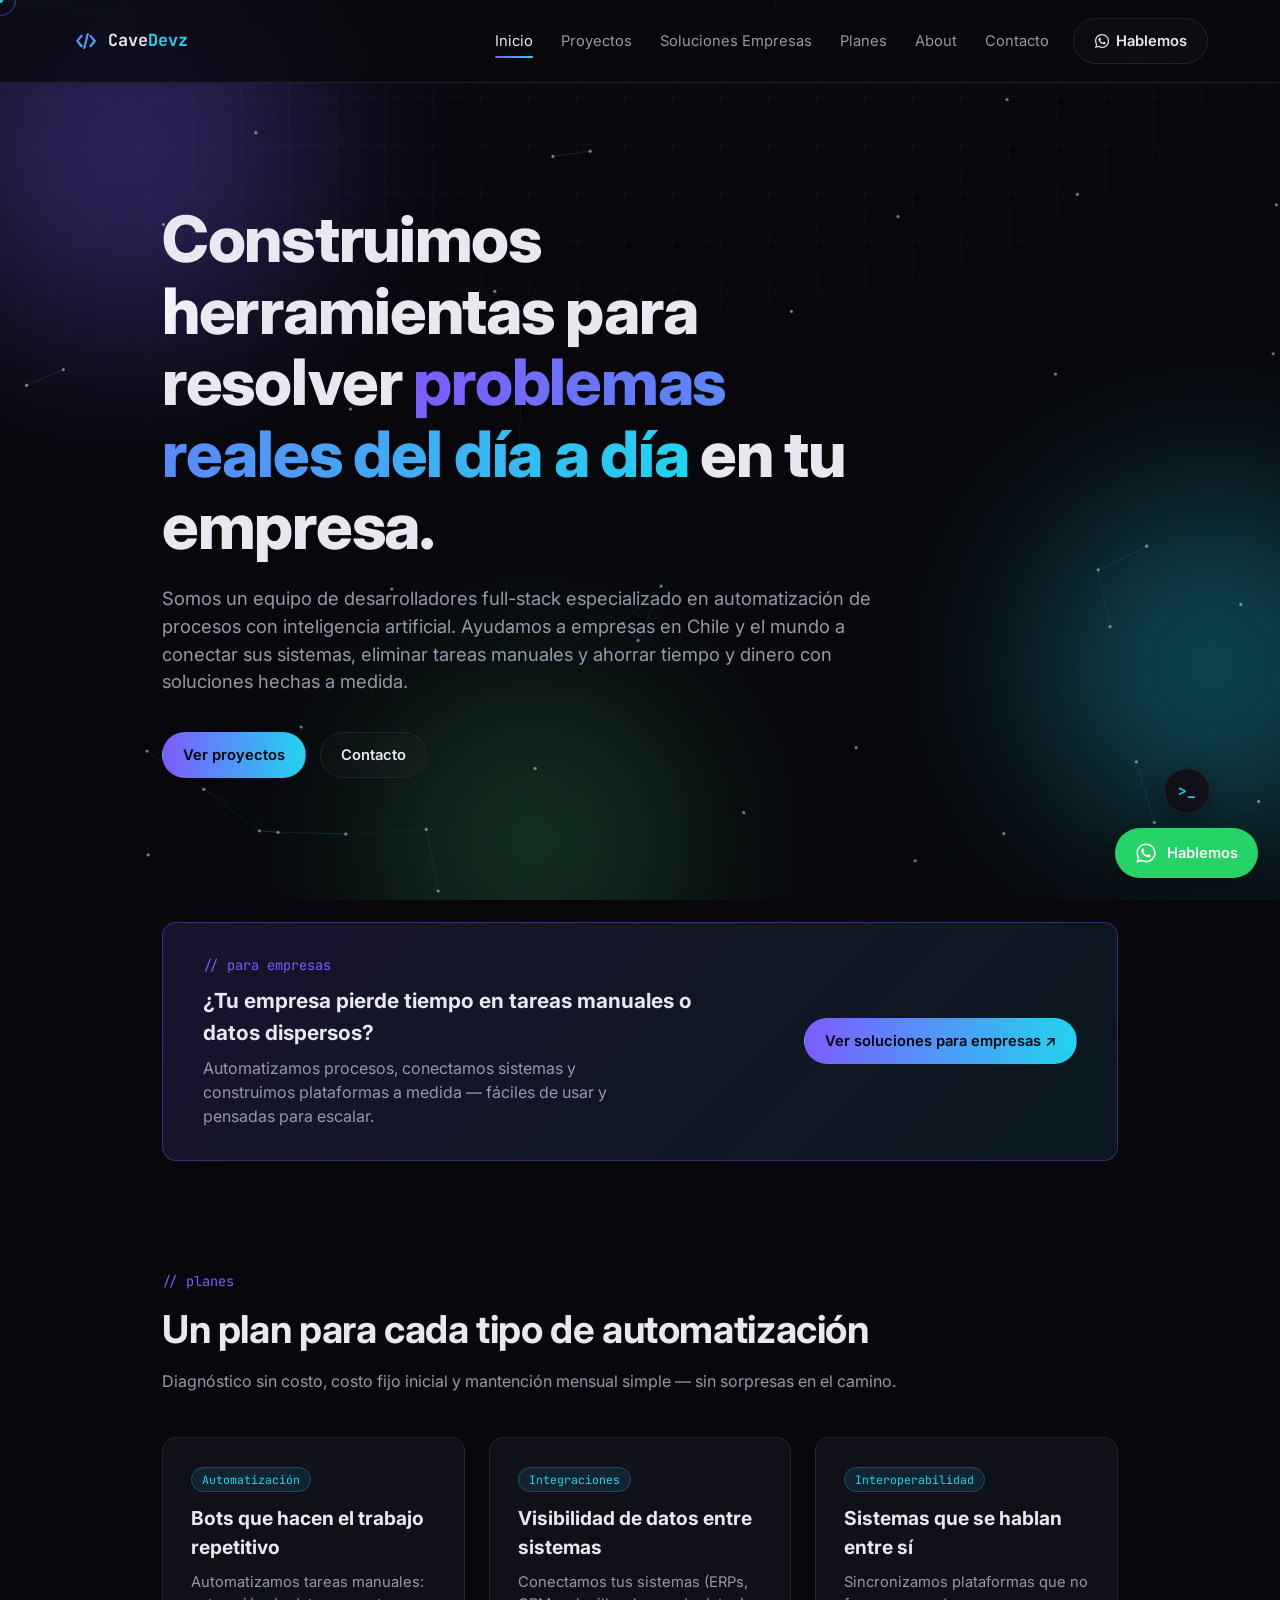
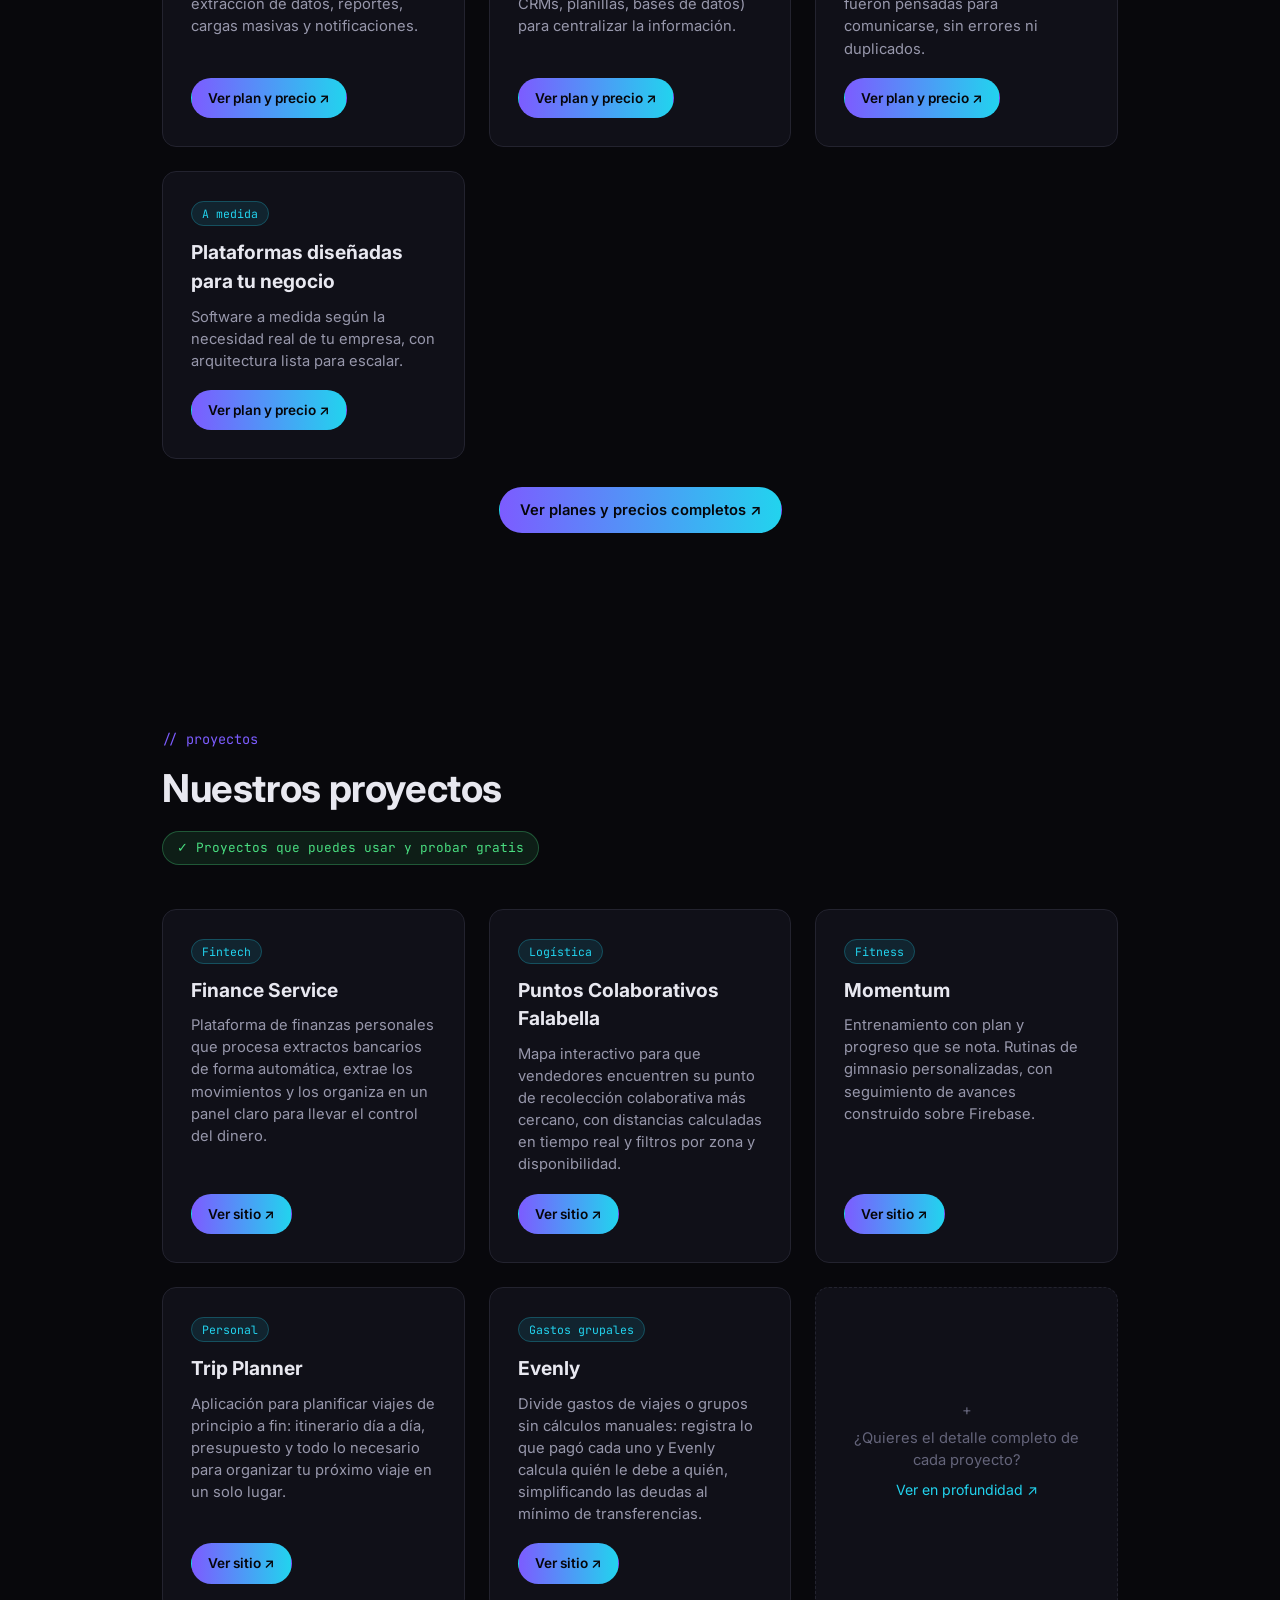
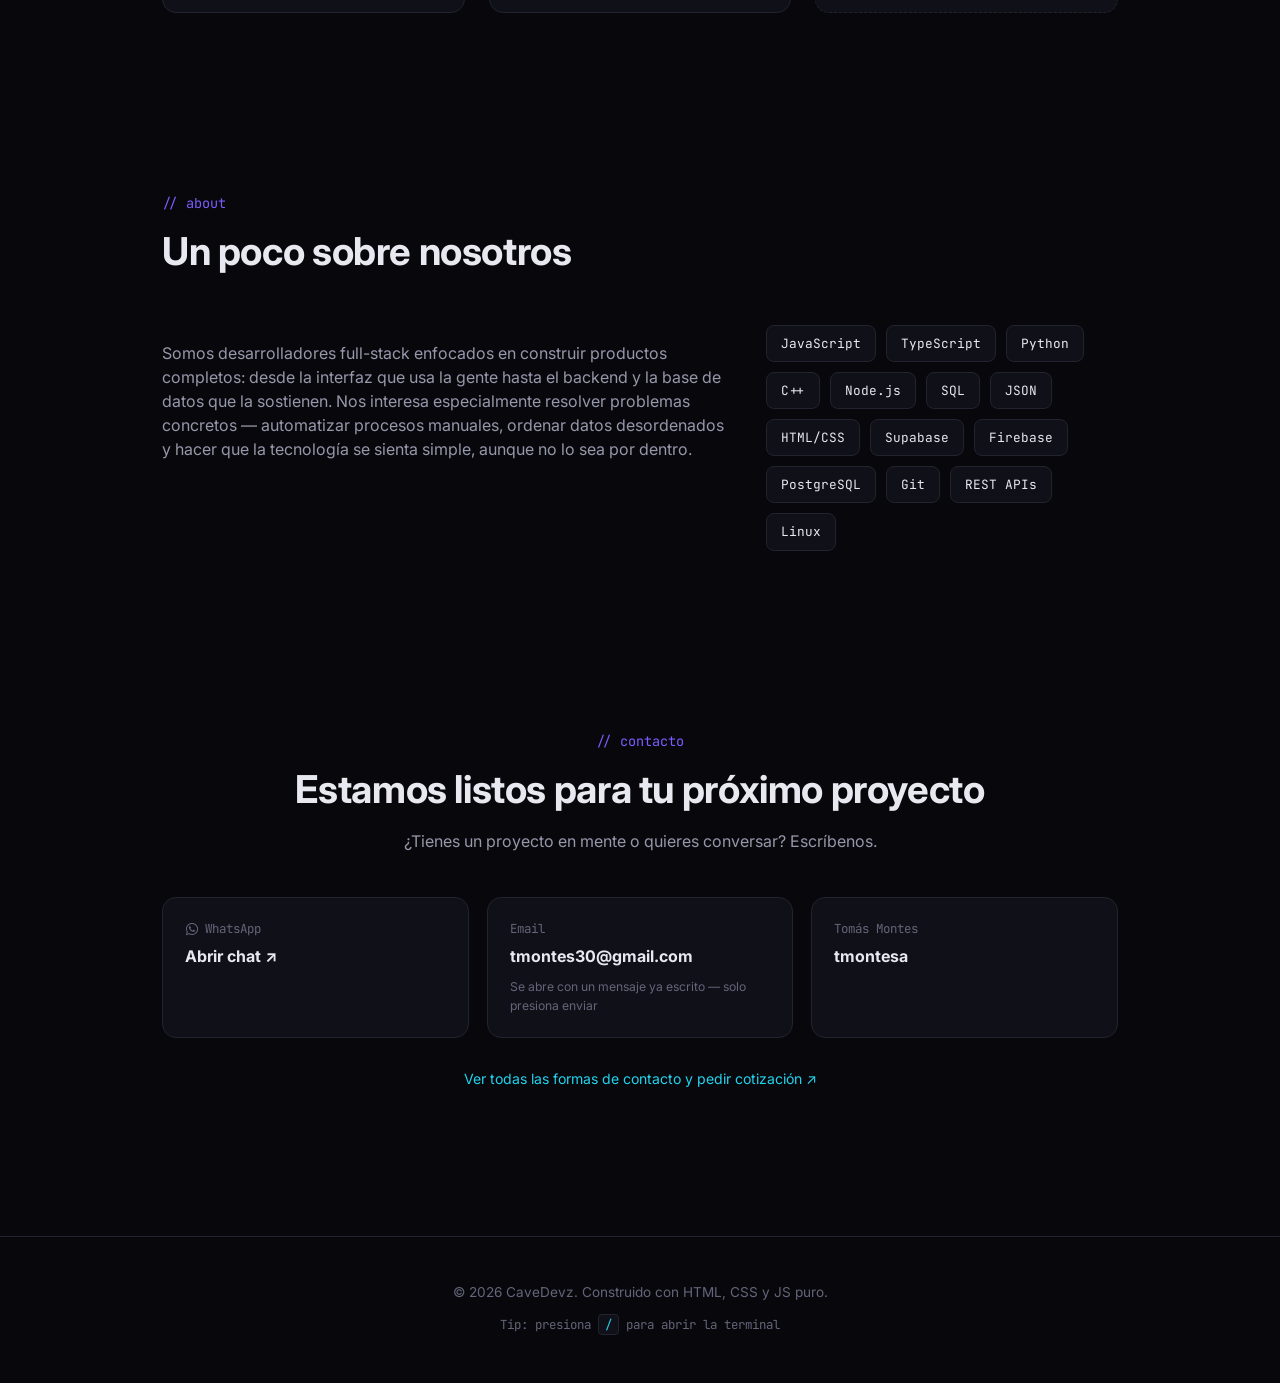
==== commit 5a2be577: "SEO: canonical, lang es-CL, JSON-LD y titulo con keyword Chile en home" ====
--- a/index.html
+++ b/index.html
@@ -1,24 +1,47 @@
 <!DOCTYPE html>
-<html lang="es">
+<html lang="es-CL">
 <head>
 <meta charset="UTF-8">
 <meta name="viewport" content="width=device-width, initial-scale=1.0">
-<title>CaveDevz — Automatización de procesos con IA</title>
+<title>CaveDevz — Automatización de procesos con IA para empresas en Chile</title>
 <meta name="description" content="Construimos herramientas de automatización con inteligencia artificial para empresas en Chile y el mundo. Conectamos sistemas, eliminamos tareas manuales y ahorramos tiempo y dinero.">
+<link rel="canonical" href="https://cavedevz.com/">
 <meta property="og:type" content="website">
 <meta property="og:locale" content="es_CL">
 <meta property="og:site_name" content="CaveDevz">
 <meta property="og:url" content="https://cavedevz.com/">
-<meta property="og:title" content="CaveDevz — Automatización de procesos con IA">
+<meta property="og:title" content="CaveDevz — Automatización de procesos con IA para empresas en Chile">
 <meta property="og:description" content="Construimos herramientas de automatización con inteligencia artificial para empresas en Chile y el mundo. Conectamos sistemas, eliminamos tareas manuales y ahorramos tiempo y dinero.">
 <meta name="twitter:card" content="summary">
-<meta name="twitter:title" content="CaveDevz — Automatización de procesos con IA">
+<meta name="twitter:title" content="CaveDevz — Automatización de procesos con IA para empresas en Chile">
 <meta name="twitter:description" content="Construimos herramientas de automatización con inteligencia artificial para empresas en Chile y el mundo.">
 <link rel="icon" type="image/svg+xml" href="assets/favicon.svg">
 <link rel="preconnect" href="https://fonts.googleapis.com">
 <link rel="preconnect" href="https://fonts.gstatic.com" crossorigin>
 <link href="https://fonts.googleapis.com/css2?family=JetBrains+Mono:wght@400;500;700&family=Inter:wght@400;500;600;700;800&display=swap" rel="stylesheet">
 <link rel="stylesheet" href="css/style.css">
+<script type="application/ld+json">
+{
+  "@context": "https://schema.org",
+  "@type": "ProfessionalService",
+  "name": "CaveDevz",
+  "url": "https://cavedevz.com/",
+  "image": "https://cavedevz.com/assets/favicon.svg",
+  "description": "Construimos herramientas de automatización con inteligencia artificial para empresas en Chile y el mundo: automatización de procesos, integraciones de sistemas, interoperabilidad y plataformas a medida.",
+  "areaServed": { "@type": "Country", "name": "Chile" },
+  "address": { "@type": "PostalAddress", "addressCountry": "CL" },
+  "telephone": "+56992259960",
+  "email": "tmontes30@gmail.com",
+  "founder": { "@type": "Person", "name": "Tomás Montes" },
+  "sameAs": ["https://www.linkedin.com/in/tomas-montesa/"],
+  "makesOffer": [
+    { "@type": "Offer", "itemOffered": { "@type": "Service", "name": "Automatización de procesos con IA" } },
+    { "@type": "Offer", "itemOffered": { "@type": "Service", "name": "Integraciones de sistemas" } },
+    { "@type": "Offer", "itemOffered": { "@type": "Service", "name": "Interoperabilidad de plataformas" } },
+    { "@type": "Offer", "itemOffered": { "@type": "Service", "name": "Plataformas a medida" } }
+  ]
+}
+</script>
 </head>
 <body>
 
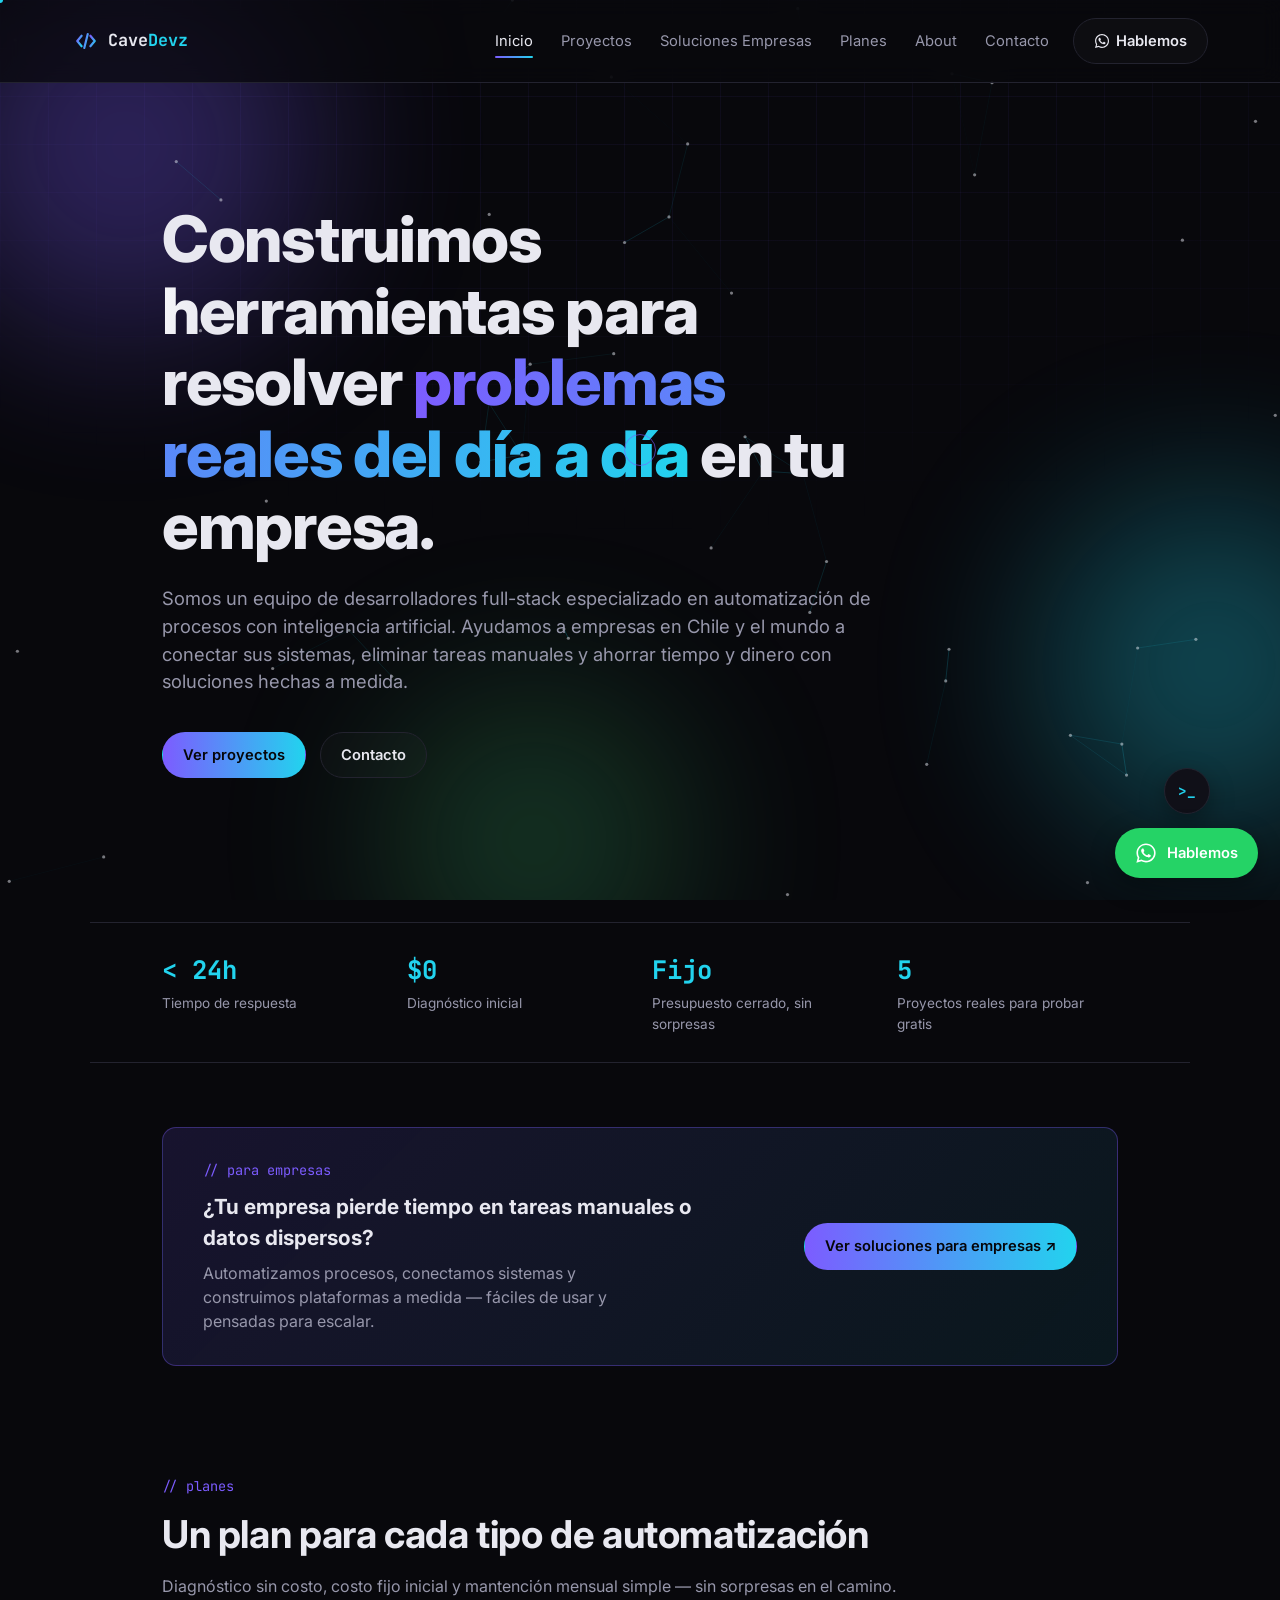
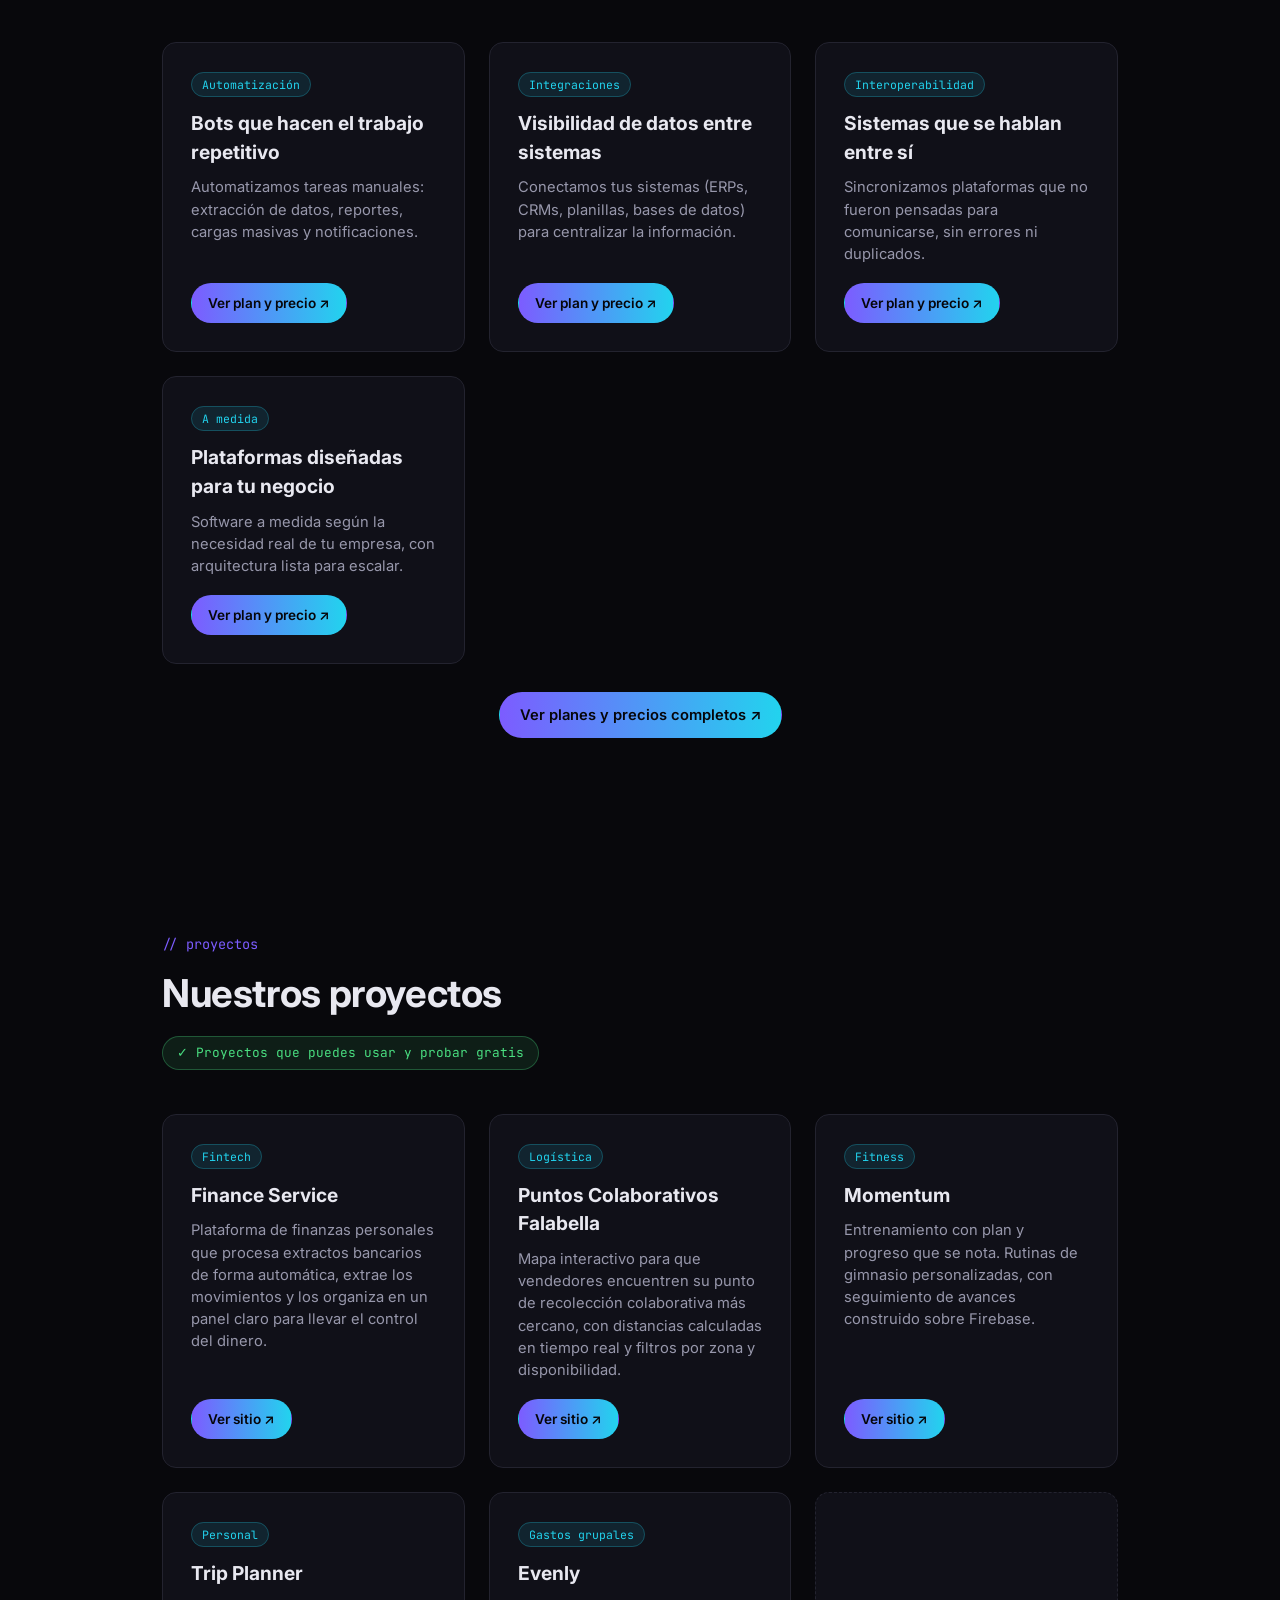
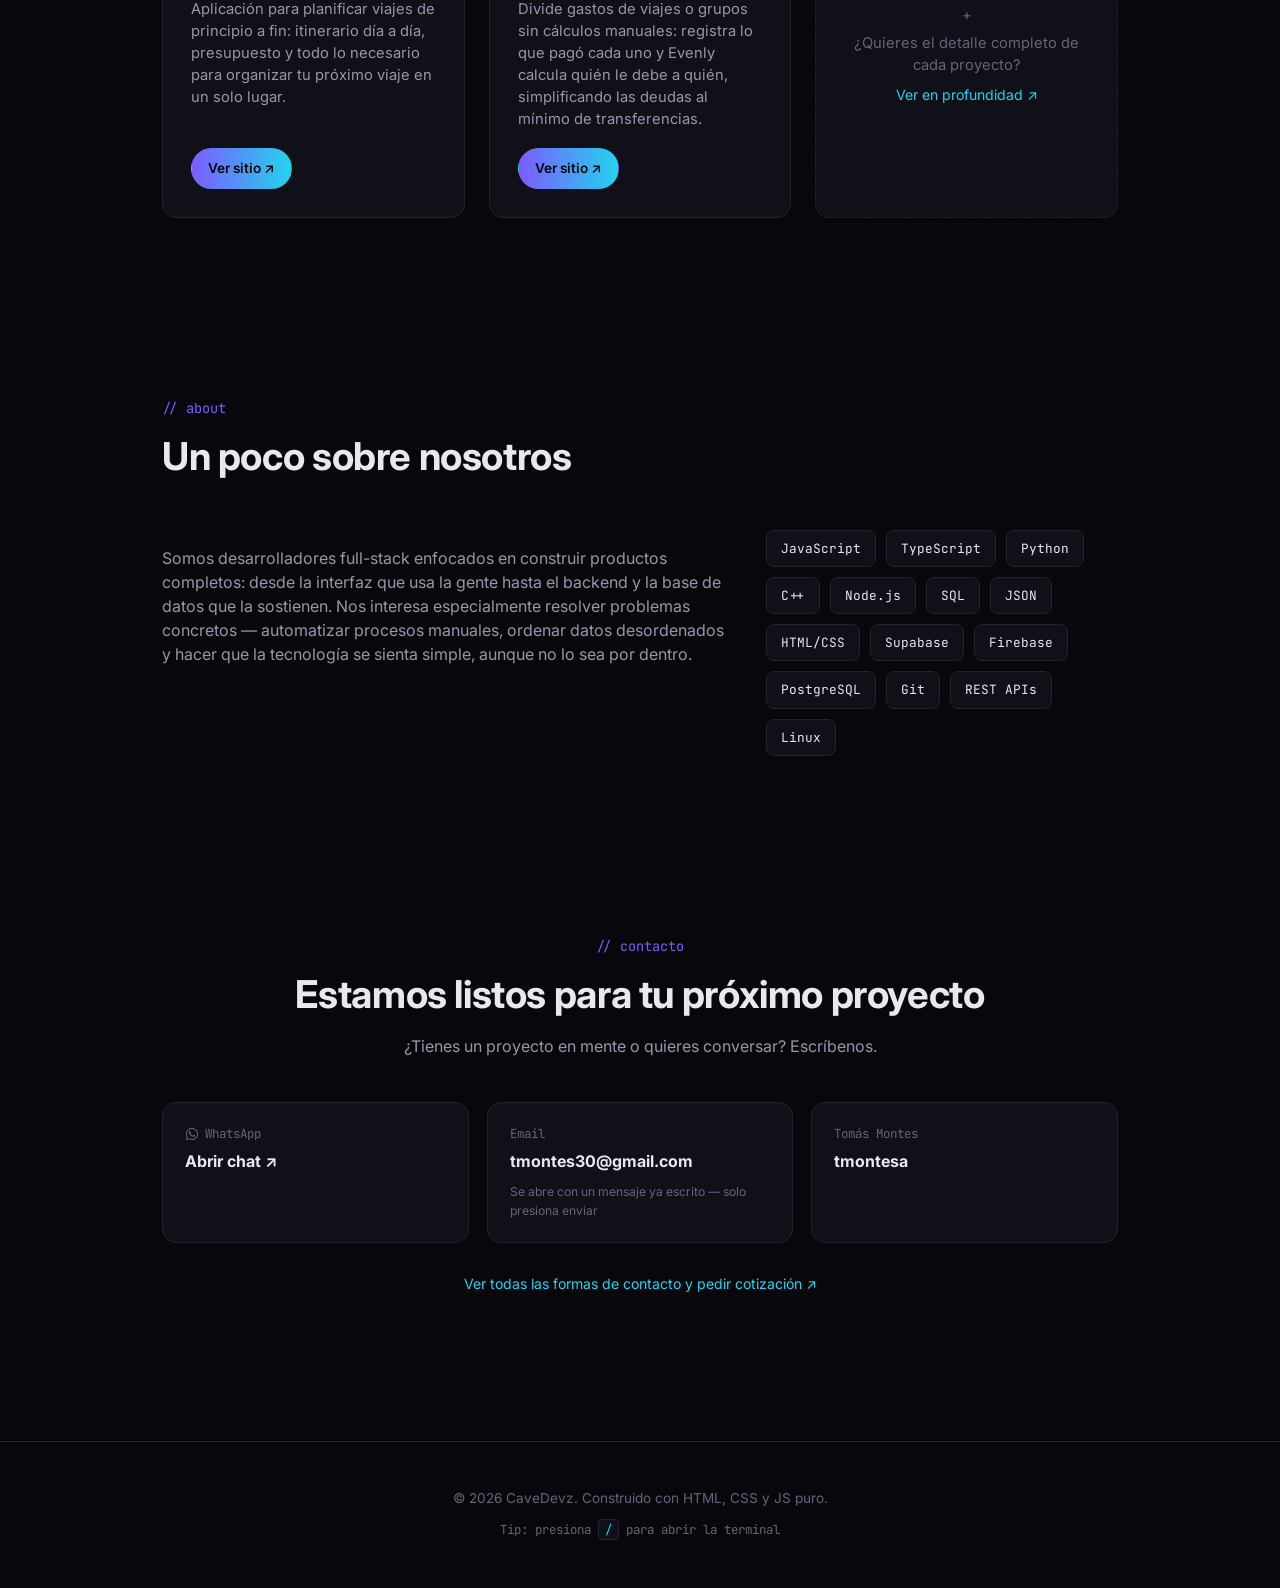
==== commit d1aae9cf: "Agregar franja de credibilidad (proof strip) bajo el hero del home" ====
--- a/index.html
+++ b/index.html
@@ -105,6 +105,25 @@
     </div>
   </section>
 
+  <section class="proof-strip" aria-label="Por qué trabajar con CaveDevz">
+    <div class="proof-item">
+      <strong>&lt; 24h</strong>
+      <span>Tiempo de respuesta</span>
+    </div>
+    <div class="proof-item">
+      <strong>$0</strong>
+      <span>Diagnóstico inicial</span>
+    </div>
+    <div class="proof-item">
+      <strong>Fijo</strong>
+      <span>Presupuesto cerrado, sin sorpresas</span>
+    </div>
+    <div class="proof-item">
+      <strong>5</strong>
+      <span>Proyectos reales para probar gratis</span>
+    </div>
+  </section>
+
   <section class="biz-teaser">
     <div class="biz-teaser-inner">
       <div>
--- a/css/style.css
+++ b/css/style.css
@@ -430,6 +430,35 @@
   margin-bottom: 64px;
 }
 
+/* Proof strip: concrete, verifiable trust signals right under the hero */
+.proof-strip {
+  border-top: 1px solid var(--border);
+  border-bottom: 1px solid var(--border);
+  padding: 28px clamp(20px, 6vw, 72px);
+  max-width: 1100px;
+  margin: 0 auto 64px;
+  display: grid;
+  grid-template-columns: repeat(4, 1fr);
+  gap: 24px;
+}
+.proof-item {
+  display: flex;
+  flex-direction: column;
+  gap: 4px;
+}
+.proof-item strong {
+  font-family: var(--font-mono);
+  font-size: clamp(1.3rem, 3vw, 1.6rem);
+  color: var(--accent-2);
+}
+.proof-item span {
+  color: var(--text-dim);
+  font-size: 0.85rem;
+}
+@media (max-width: 760px) {
+  .proof-strip { grid-template-columns: repeat(2, 1fr); gap: 24px 16px; }
+}
+
 /* Sections */
 main section { padding: 90px clamp(20px, 6vw, 72px); max-width: 1100px; margin: 0 auto; }
 
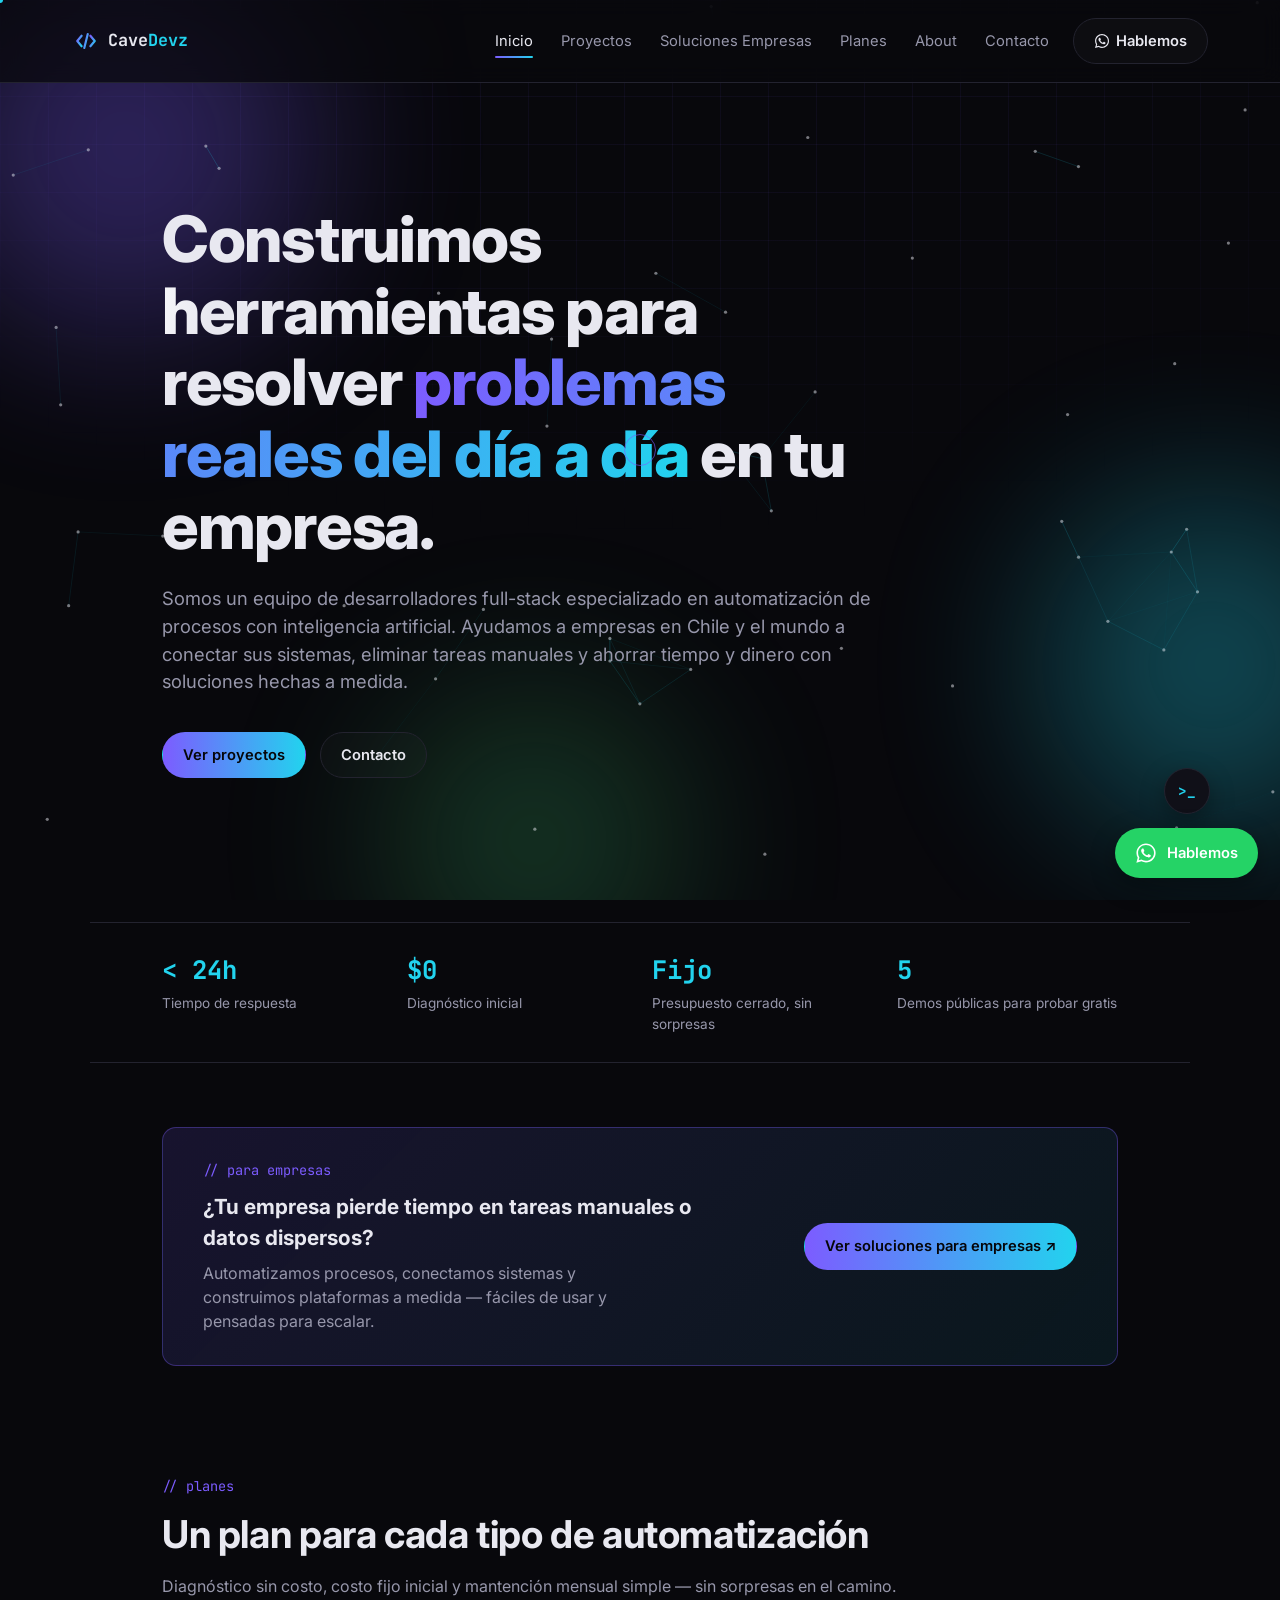
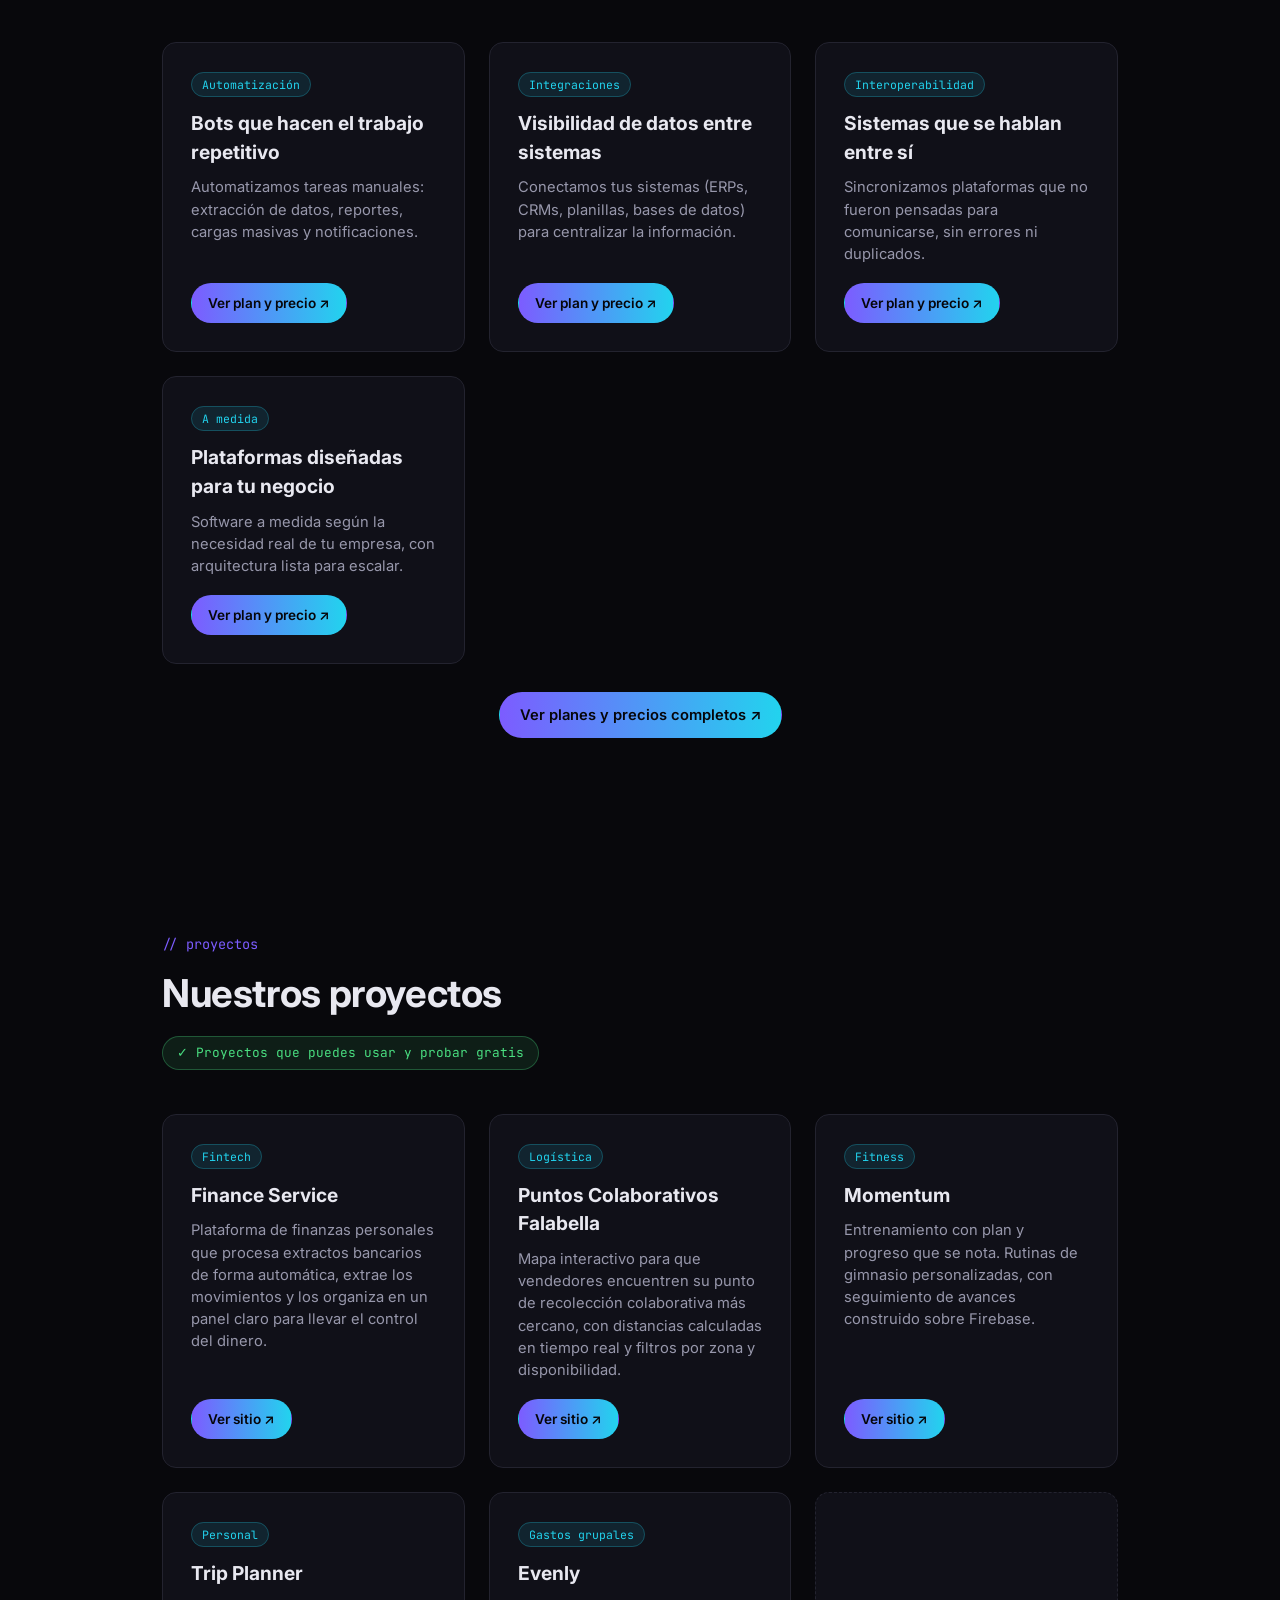
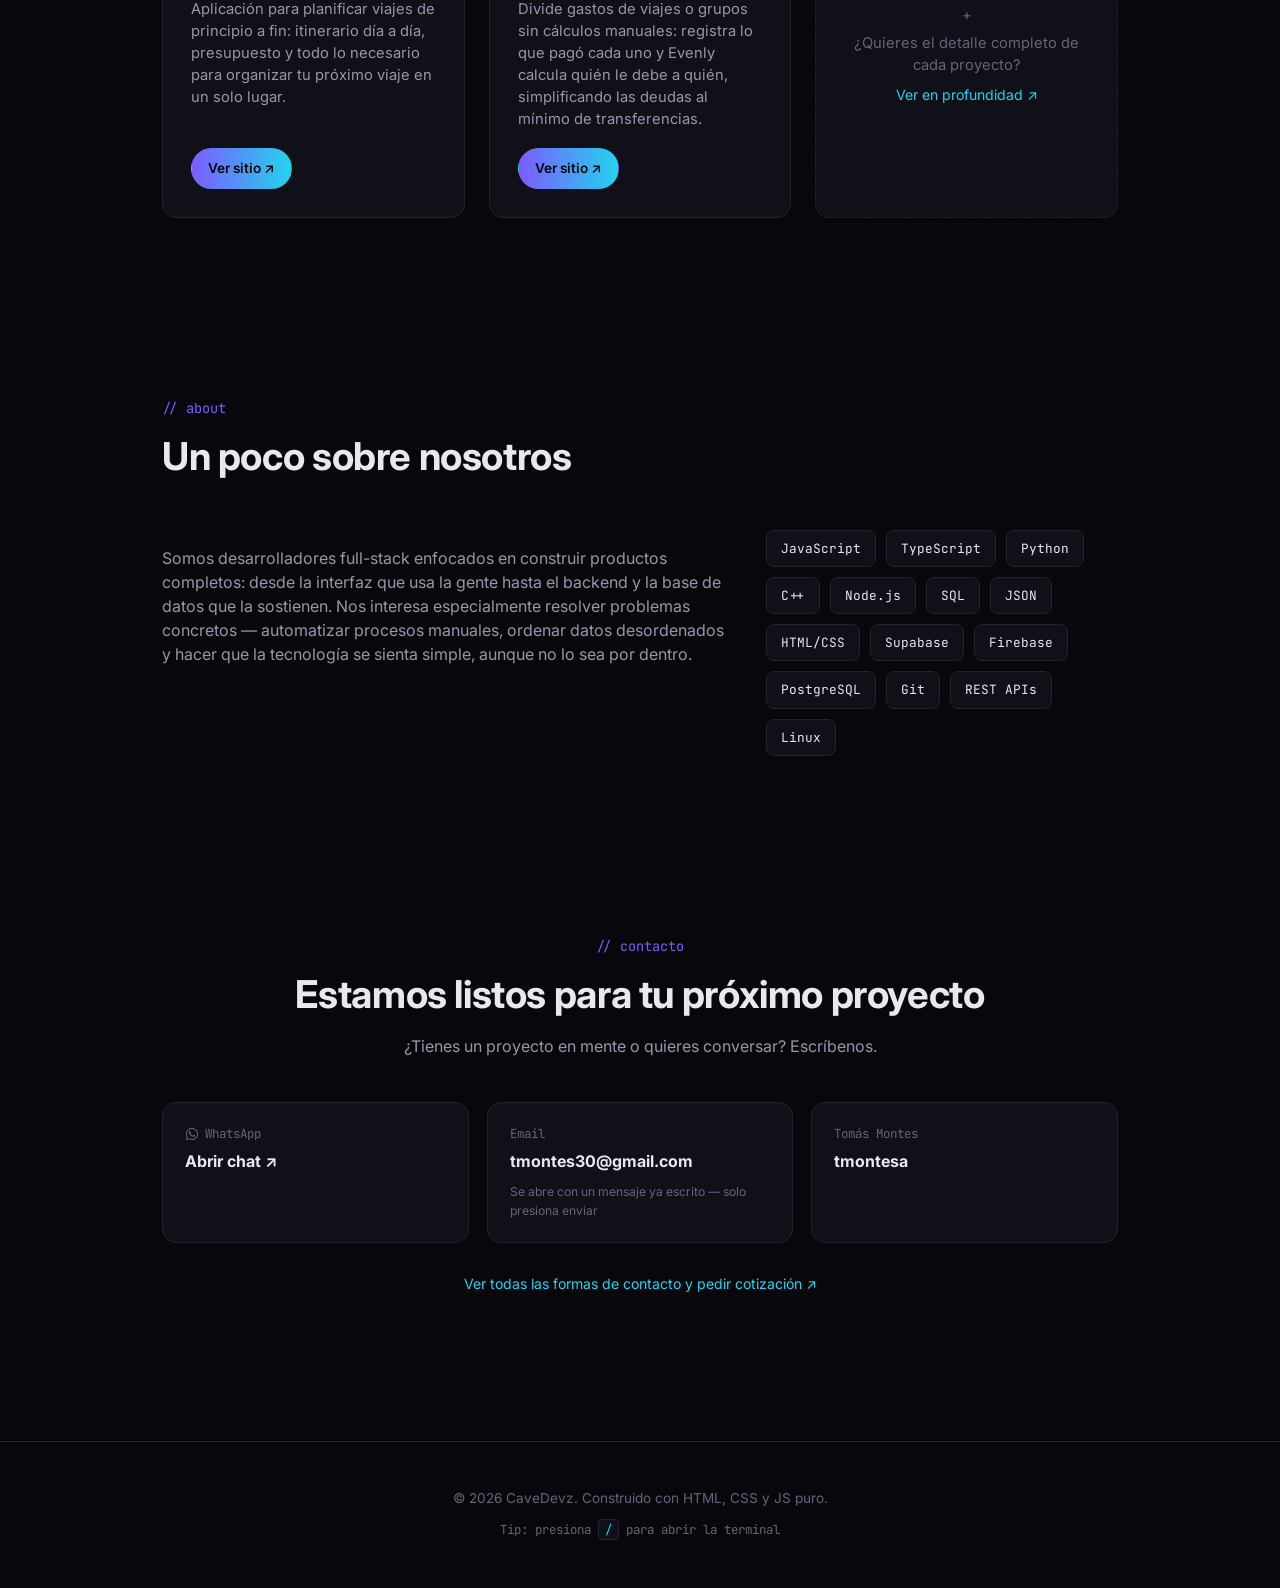
==== commit a22dd590: "Aclarar que las 5 son demos publicas, no el total de proyectos" ====
--- a/index.html
+++ b/index.html
@@ -120,7 +120,7 @@
     </div>
     <div class="proof-item">
       <strong>5</strong>
-      <span>Proyectos reales para probar gratis</span>
+      <span>Demos públicas para probar gratis</span>
     </div>
   </section>
 
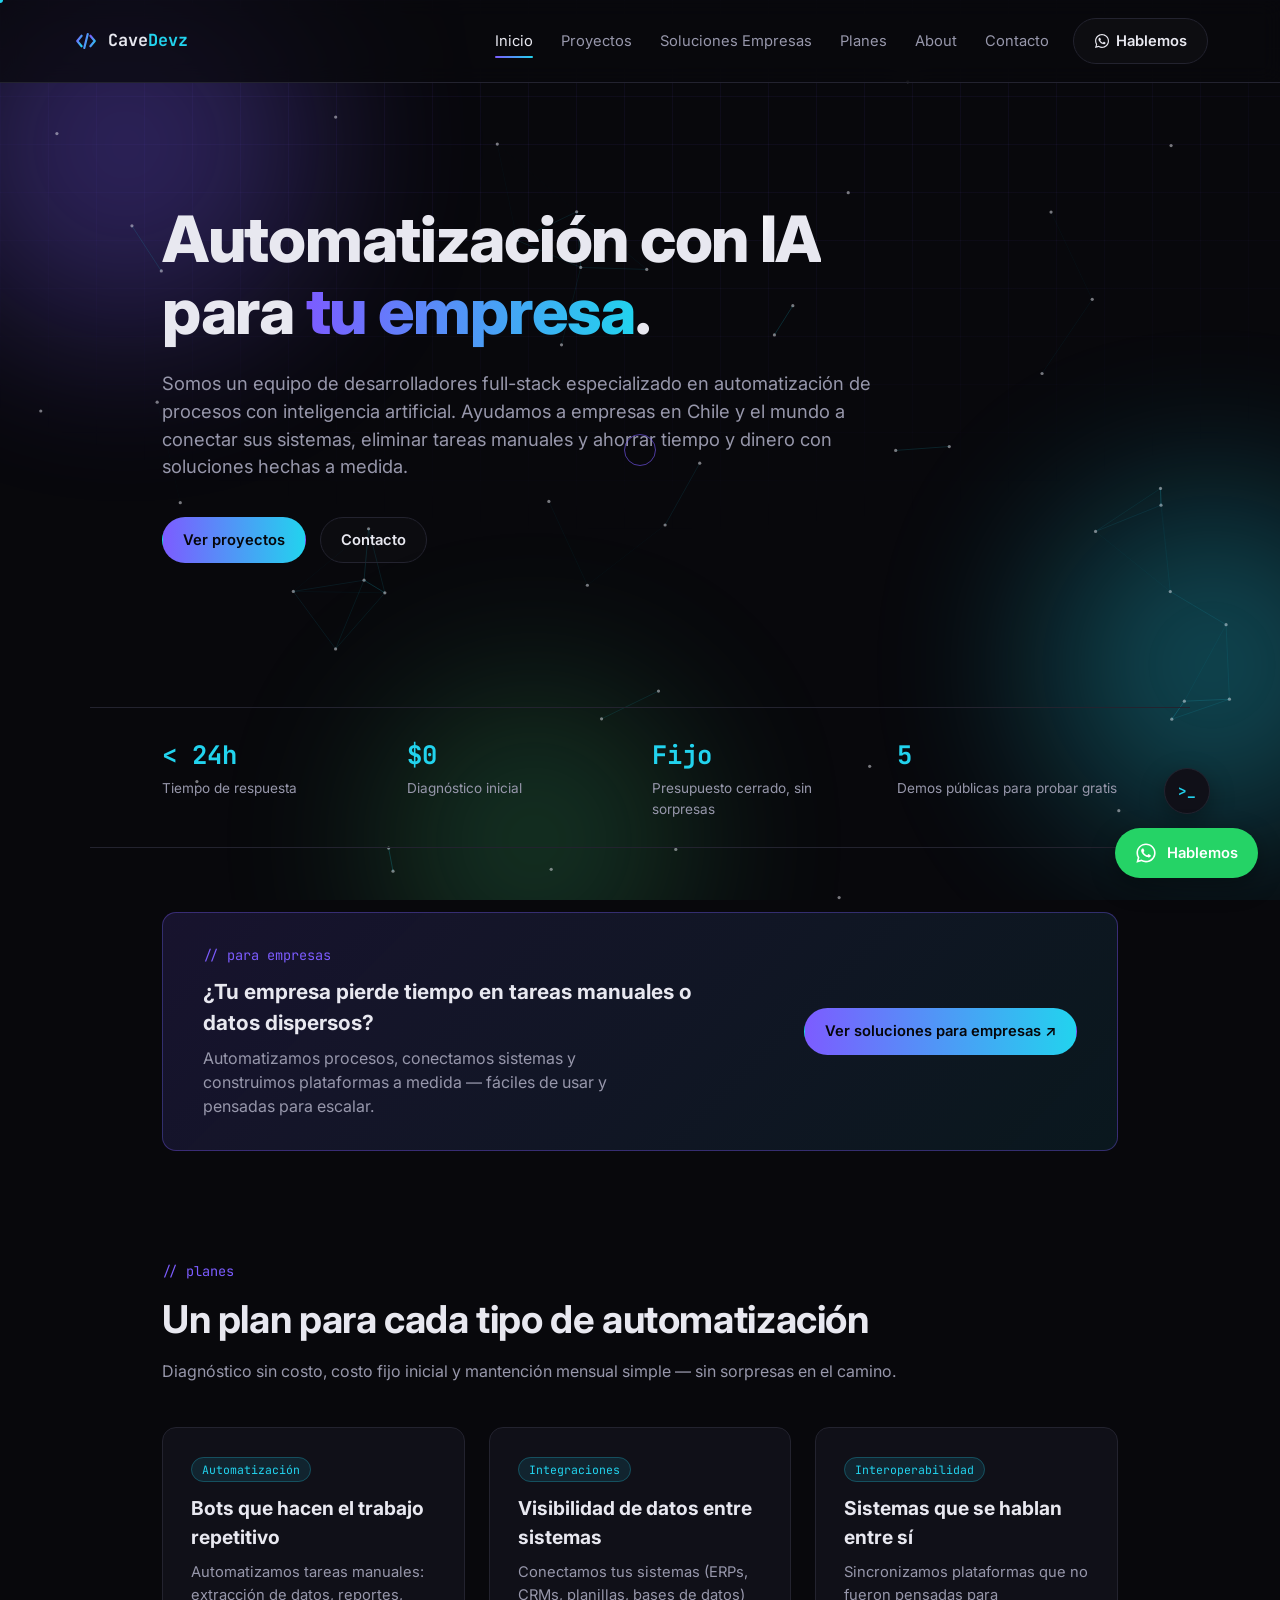
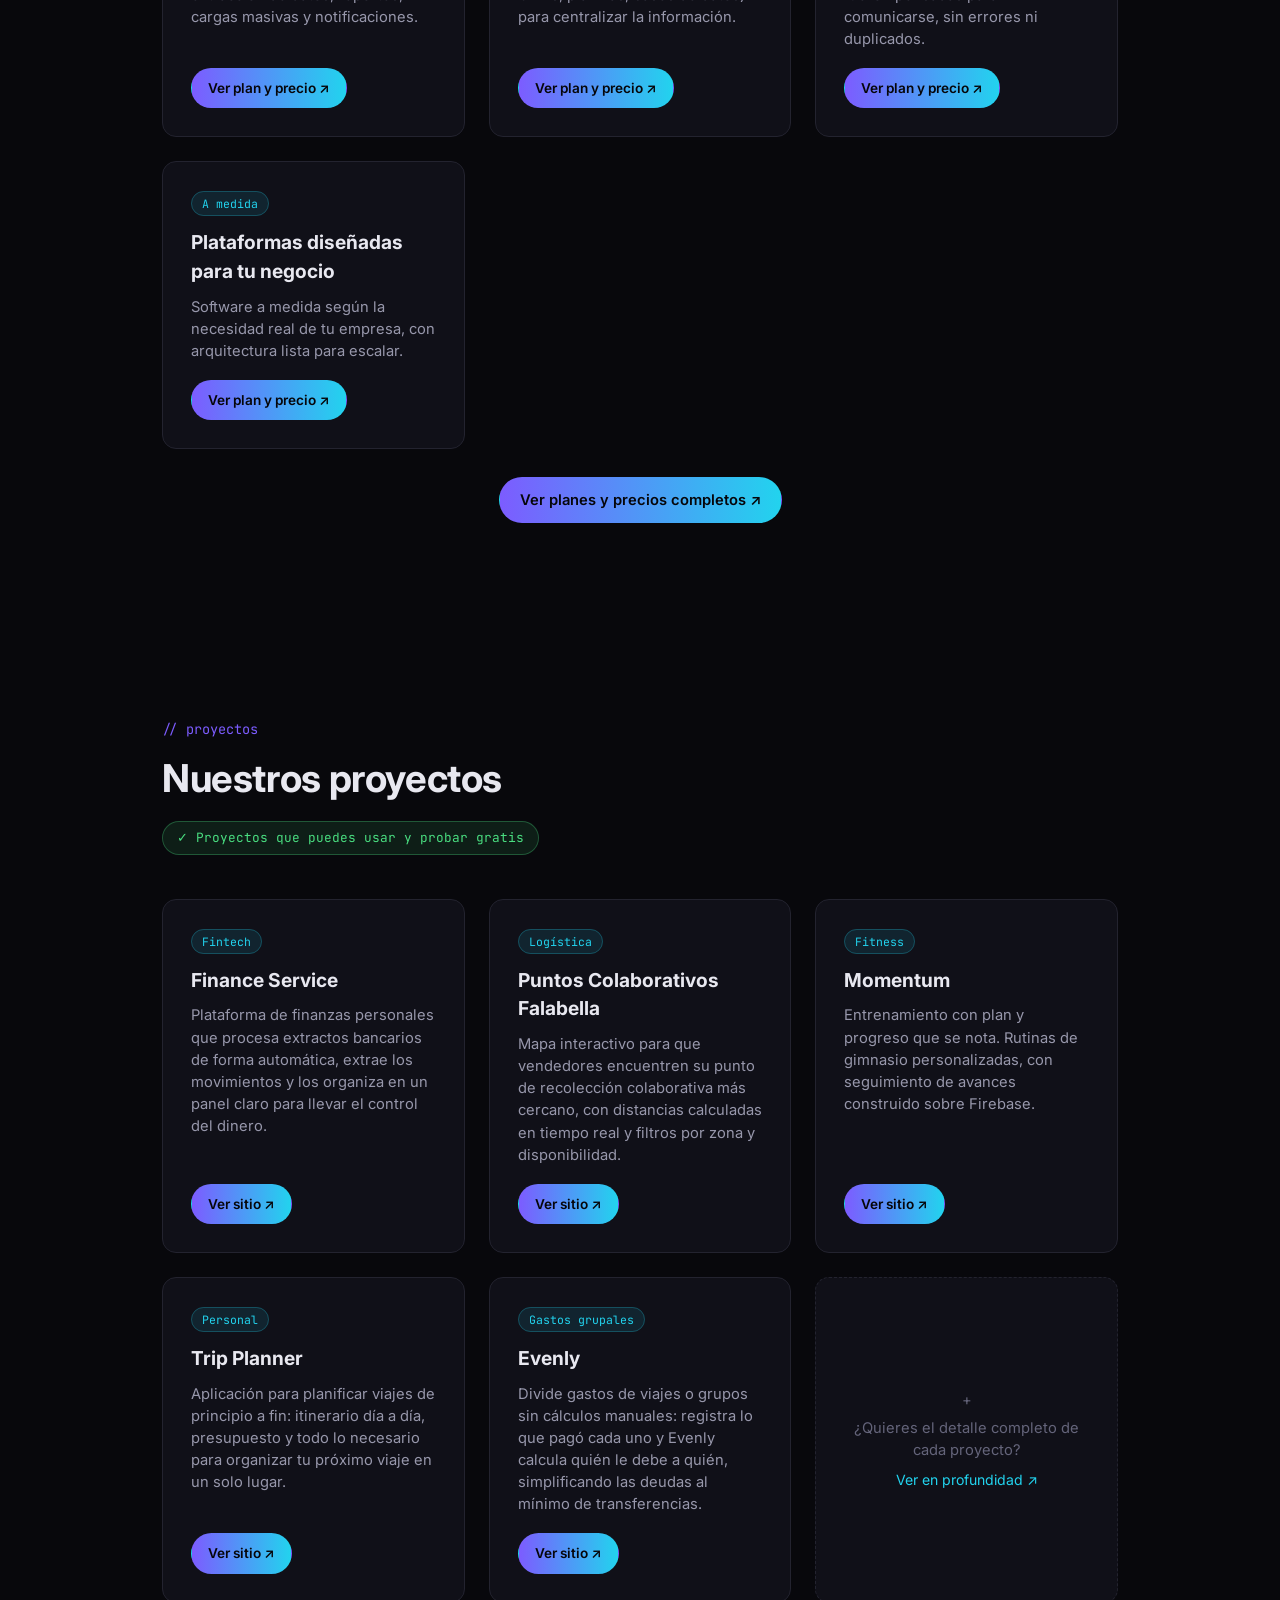
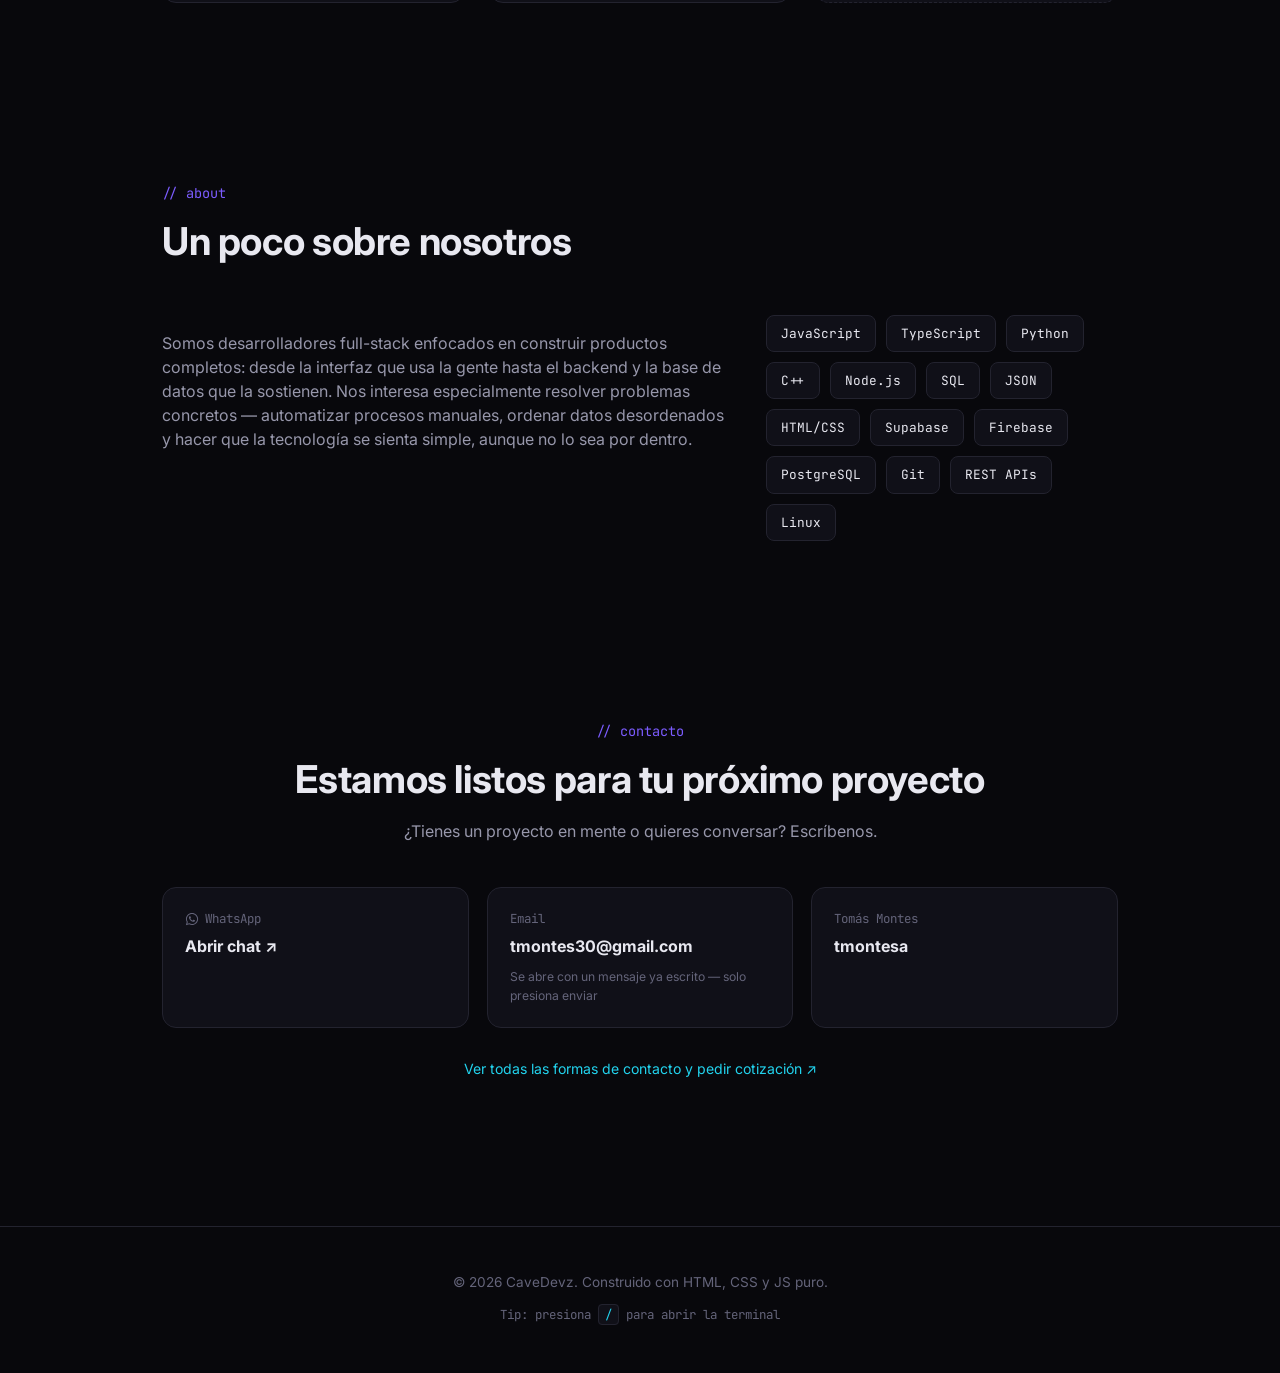
==== commit df29b3e2: "Acortar titulo hero: Automatizacion con IA para tu empresa" ====
--- a/index.html
+++ b/index.html
@@ -92,7 +92,7 @@
 <main>
   <section class="hero" id="top">
     <h1 class="hero-title">
-      Construimos <span class="shine-text">herramientas</span> para resolver <span class="grad-text">problemas reales del día a día</span> en tu empresa.
+      Automatización con <span class="shine-text">IA</span> para <span class="grad-text">tu empresa</span>.
     </h1>
     <p class="hero-sub">
       Somos un equipo de desarrolladores full-stack especializado en automatización de procesos con inteligencia
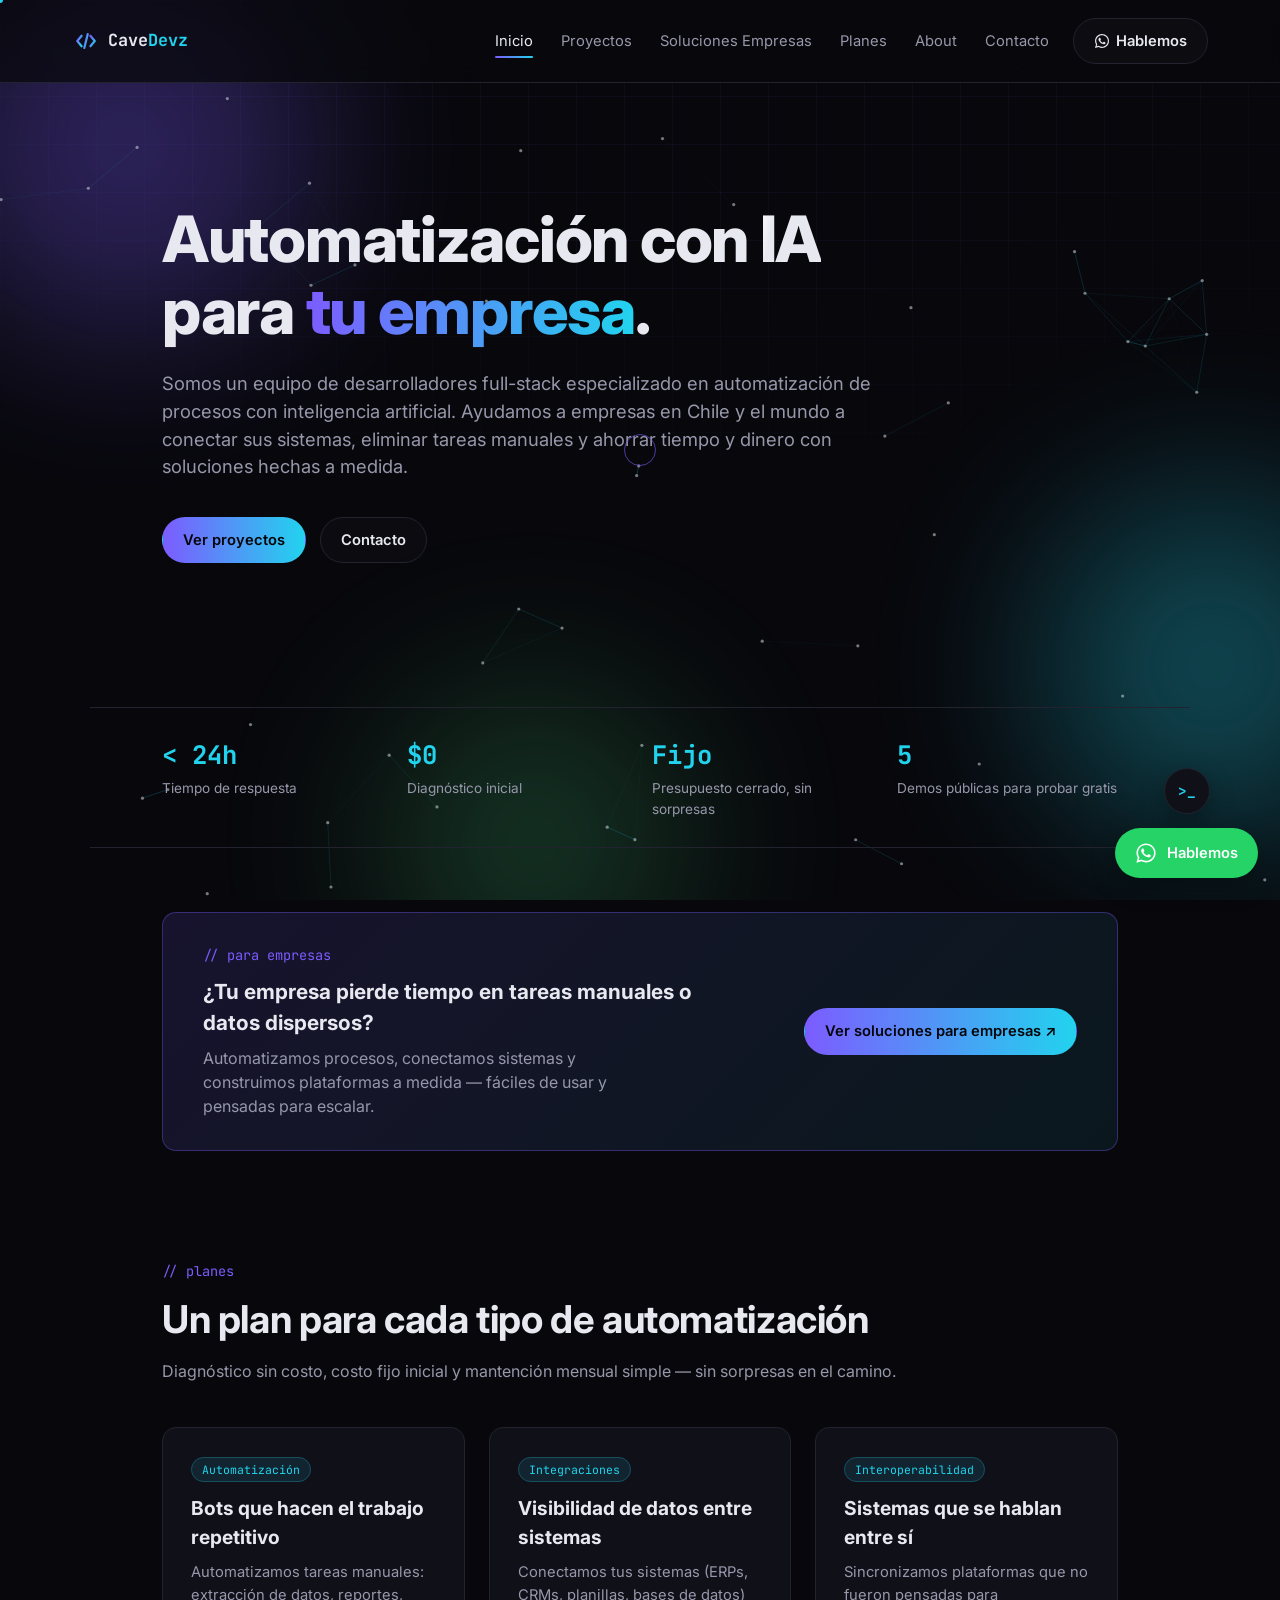
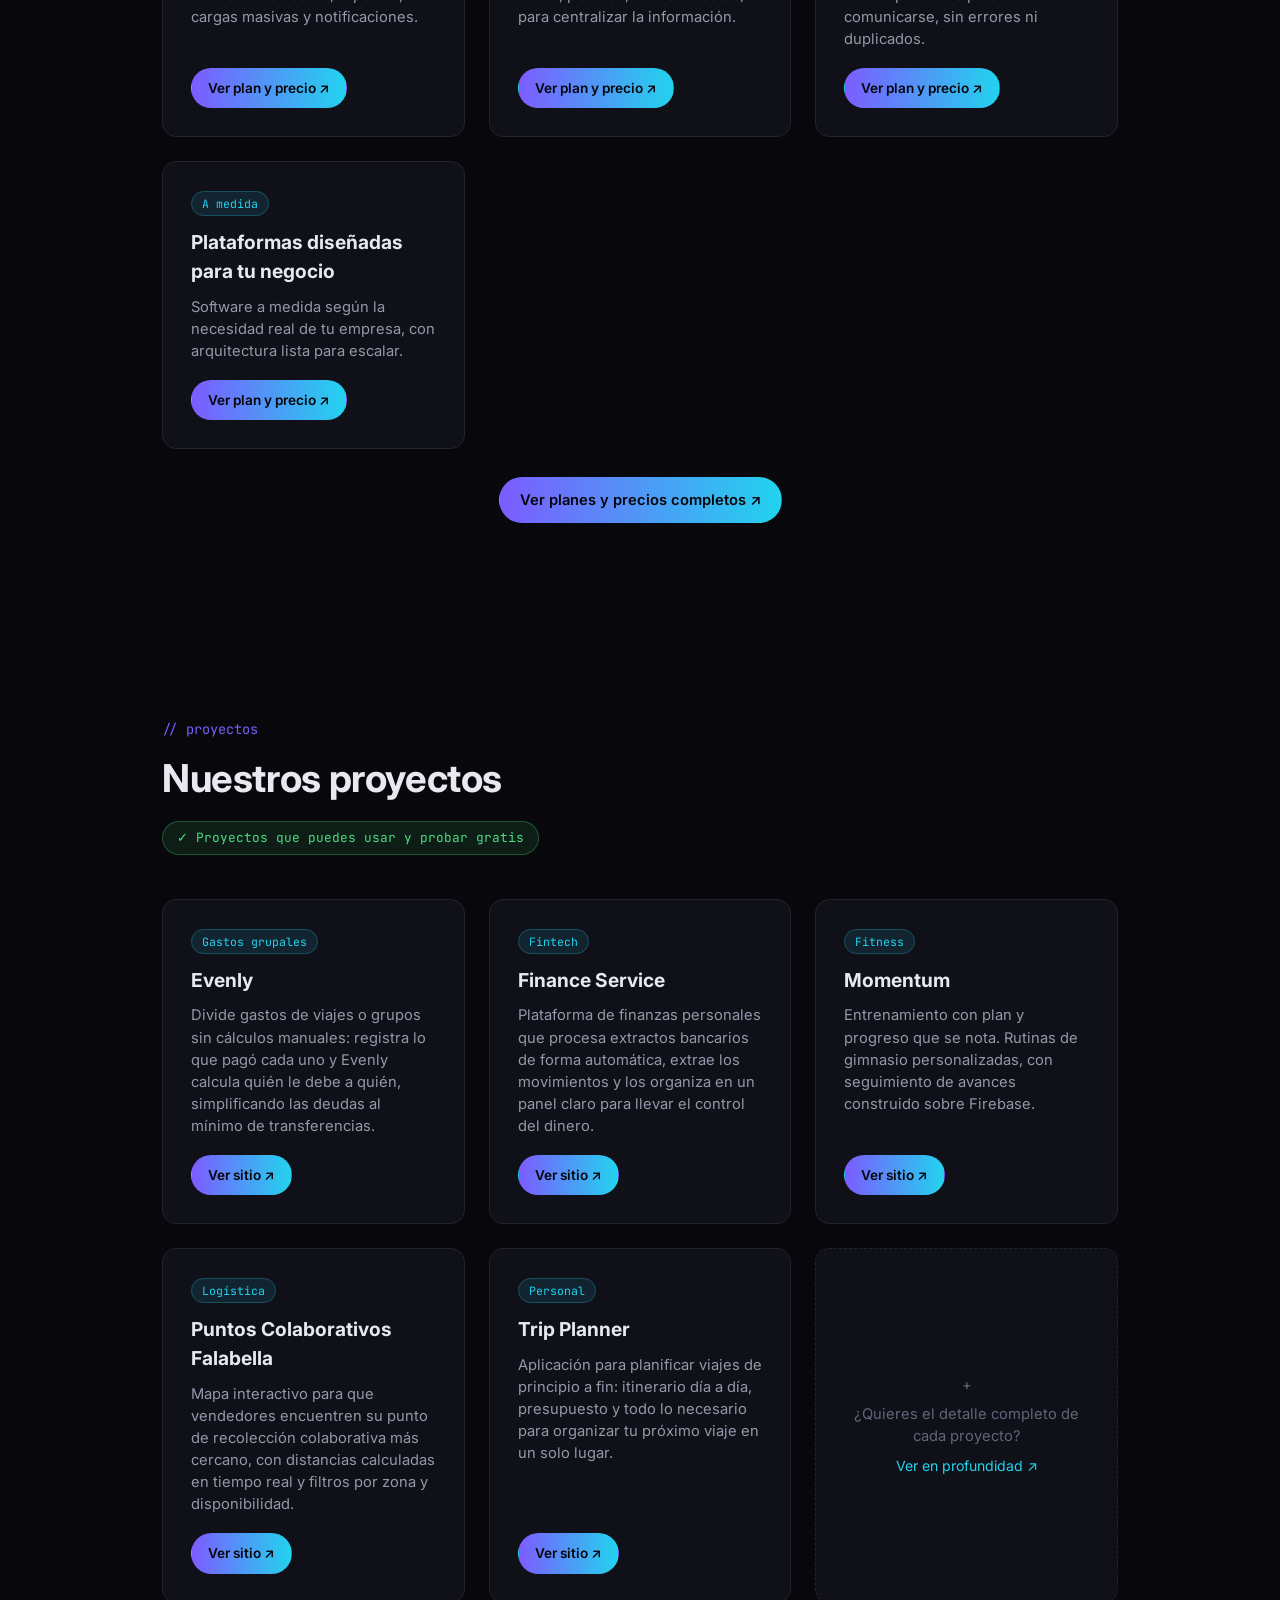
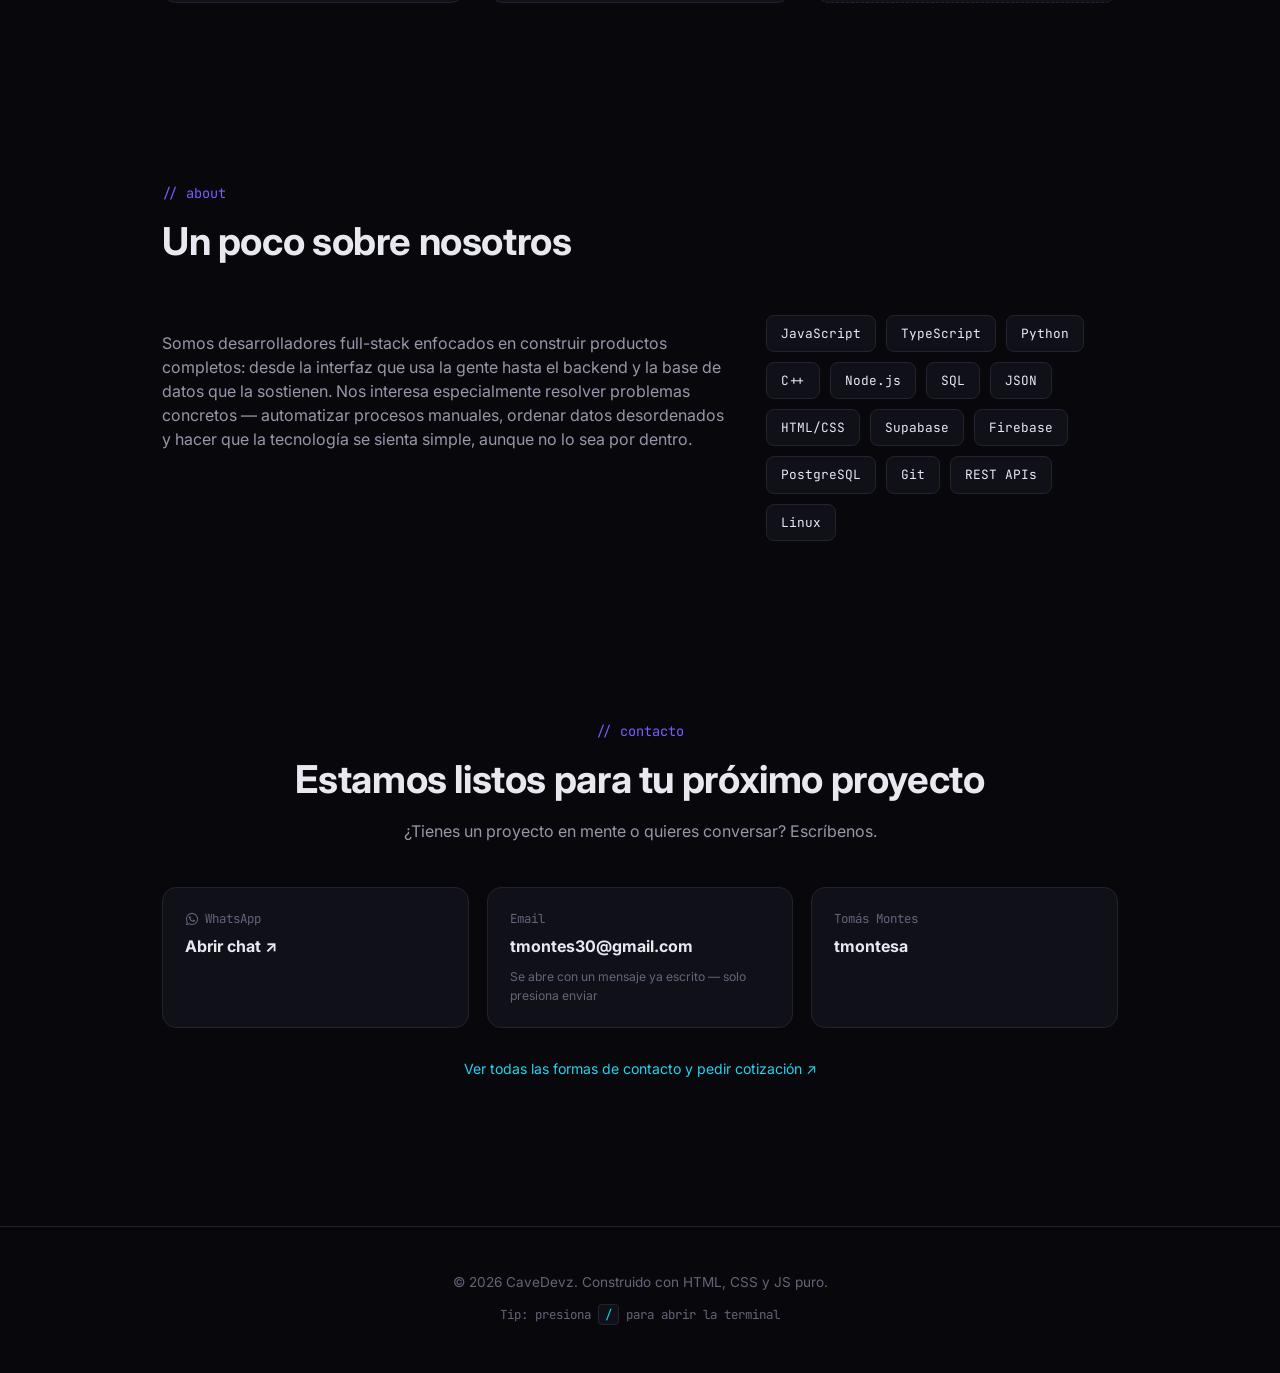
==== commit 579cff3a: "Reordenar proyectos: Evenly, Finance, Momentum, Falabella, Trip Planner" ====
--- a/index.html
+++ b/index.html
@@ -203,6 +203,20 @@
     <div class="cards">
       <article class="card">
         <div class="card-top">
+          <span class="card-tag">Gastos grupales</span>
+        </div>
+        <h3>Evenly</h3>
+        <p>
+          Divide gastos de viajes o grupos sin cálculos manuales: registra lo que pagó cada uno
+          y Evenly calcula quién le debe a quién, simplificando las deudas al mínimo de transferencias.
+        </p>
+        <div class="card-actions">
+          <a href="https://cavedevz.com/evenly/" target="_blank" rel="noopener" class="btn btn-primary btn-sm">Ver sitio ↗</a>
+        </div>
+      </article>
+
+      <article class="card">
+        <div class="card-top">
           <span class="card-tag">Fintech</span>
         </div>
         <h3>Finance Service</h3>
@@ -217,6 +231,20 @@
 
       <article class="card">
         <div class="card-top">
+          <span class="card-tag">Fitness</span>
+        </div>
+        <h3>Momentum</h3>
+        <p>
+          Entrenamiento con plan y progreso que se nota. Rutinas de gimnasio personalizadas,
+          con seguimiento de avances construido sobre Firebase.
+        </p>
+        <div class="card-actions">
+          <a href="https://cavedevz.com/momentum/" target="_blank" rel="noopener" class="btn btn-primary btn-sm">Ver sitio ↗</a>
+        </div>
+      </article>
+
+      <article class="card">
+        <div class="card-top">
           <span class="card-tag">Logística</span>
         </div>
         <h3>Puntos Colaborativos Falabella</h3>
@@ -231,20 +259,6 @@
 
       <article class="card">
         <div class="card-top">
-          <span class="card-tag">Fitness</span>
-        </div>
-        <h3>Momentum</h3>
-        <p>
-          Entrenamiento con plan y progreso que se nota. Rutinas de gimnasio personalizadas,
-          con seguimiento de avances construido sobre Firebase.
-        </p>
-        <div class="card-actions">
-          <a href="https://cavedevz.com/momentum/" target="_blank" rel="noopener" class="btn btn-primary btn-sm">Ver sitio ↗</a>
-        </div>
-      </article>
-
-      <article class="card">
-        <div class="card-top">
           <span class="card-tag">Personal</span>
         </div>
         <h3>Trip Planner</h3>
@@ -254,20 +268,6 @@
         </p>
         <div class="card-actions">
           <a href="https://cavedevz.com/viaje-2027/" target="_blank" rel="noopener" class="btn btn-primary btn-sm">Ver sitio ↗</a>
-        </div>
-      </article>
-
-      <article class="card">
-        <div class="card-top">
-          <span class="card-tag">Gastos grupales</span>
-        </div>
-        <h3>Evenly</h3>
-        <p>
-          Divide gastos de viajes o grupos sin cálculos manuales: registra lo que pagó cada uno
-          y Evenly calcula quién le debe a quién, simplificando las deudas al mínimo de transferencias.
-        </p>
-        <div class="card-actions">
-          <a href="https://cavedevz.com/evenly/" target="_blank" rel="noopener" class="btn btn-primary btn-sm">Ver sitio ↗</a>
         </div>
       </article>
 
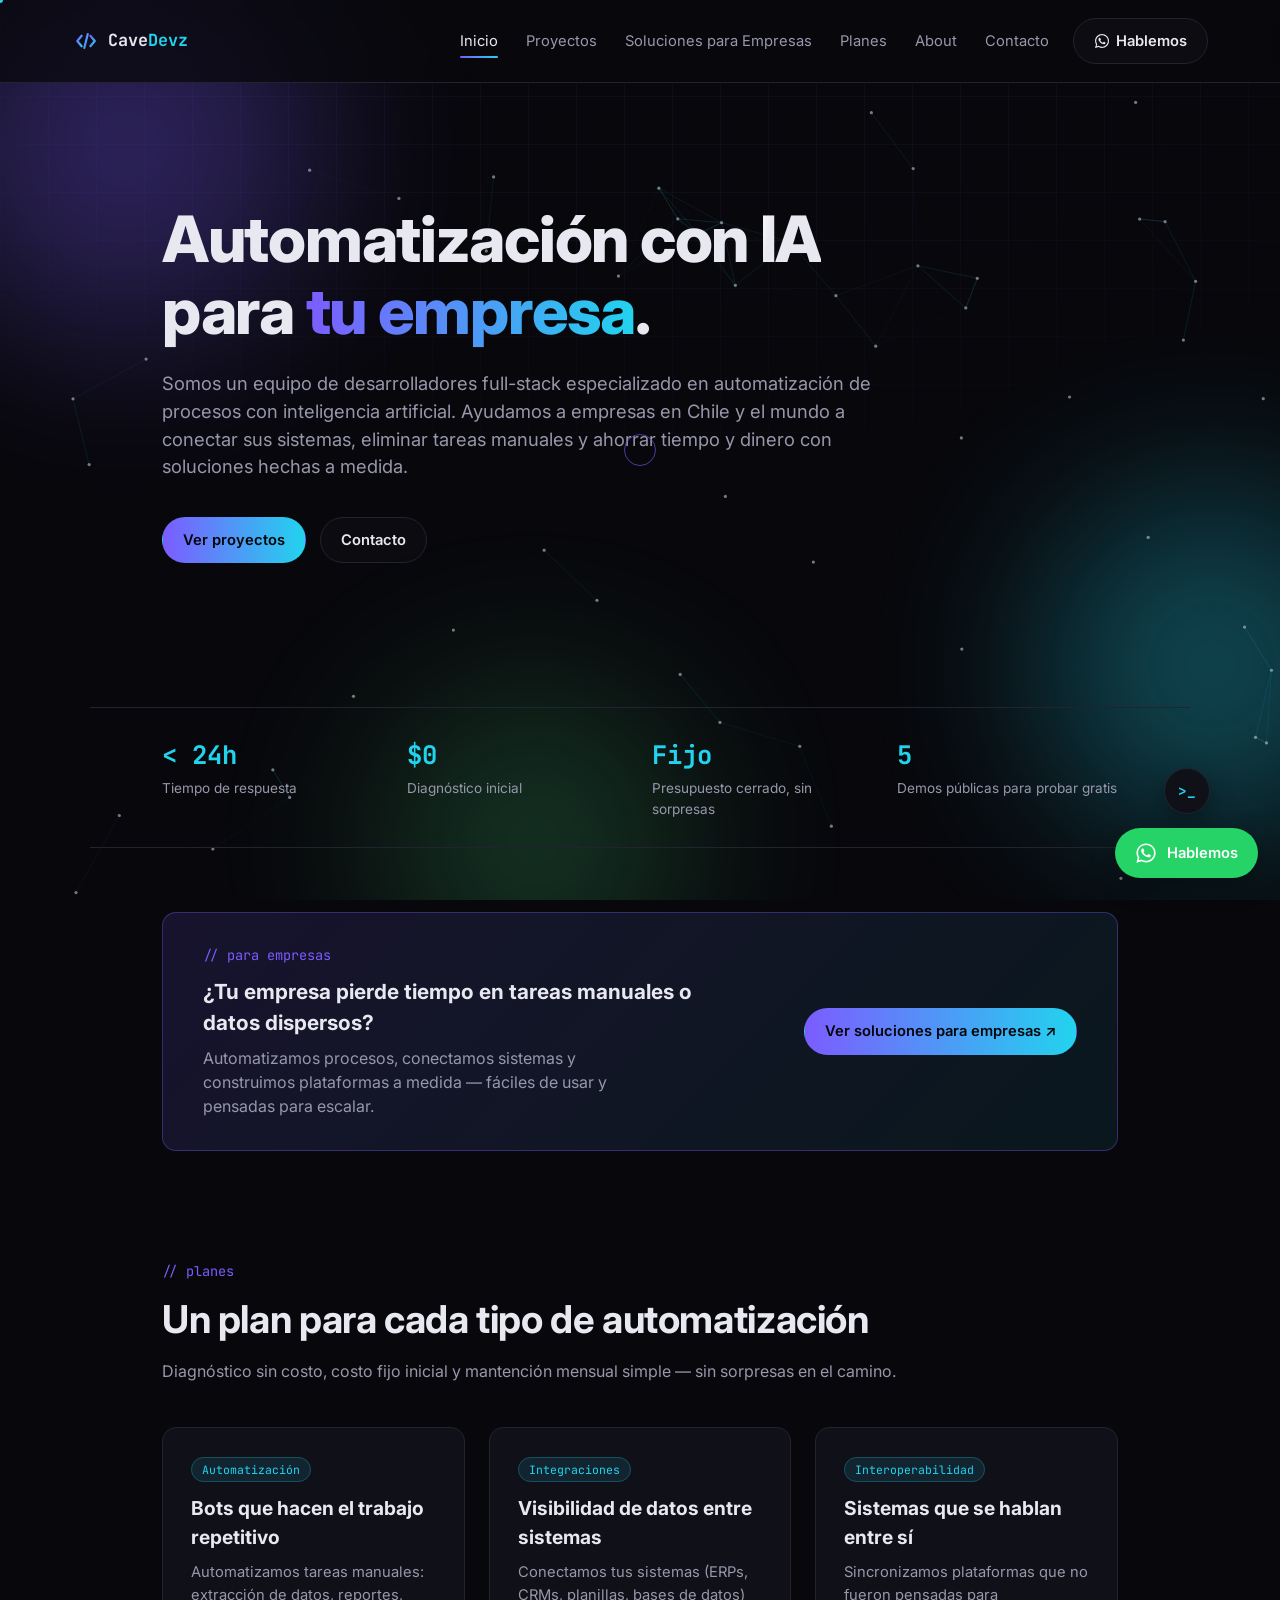
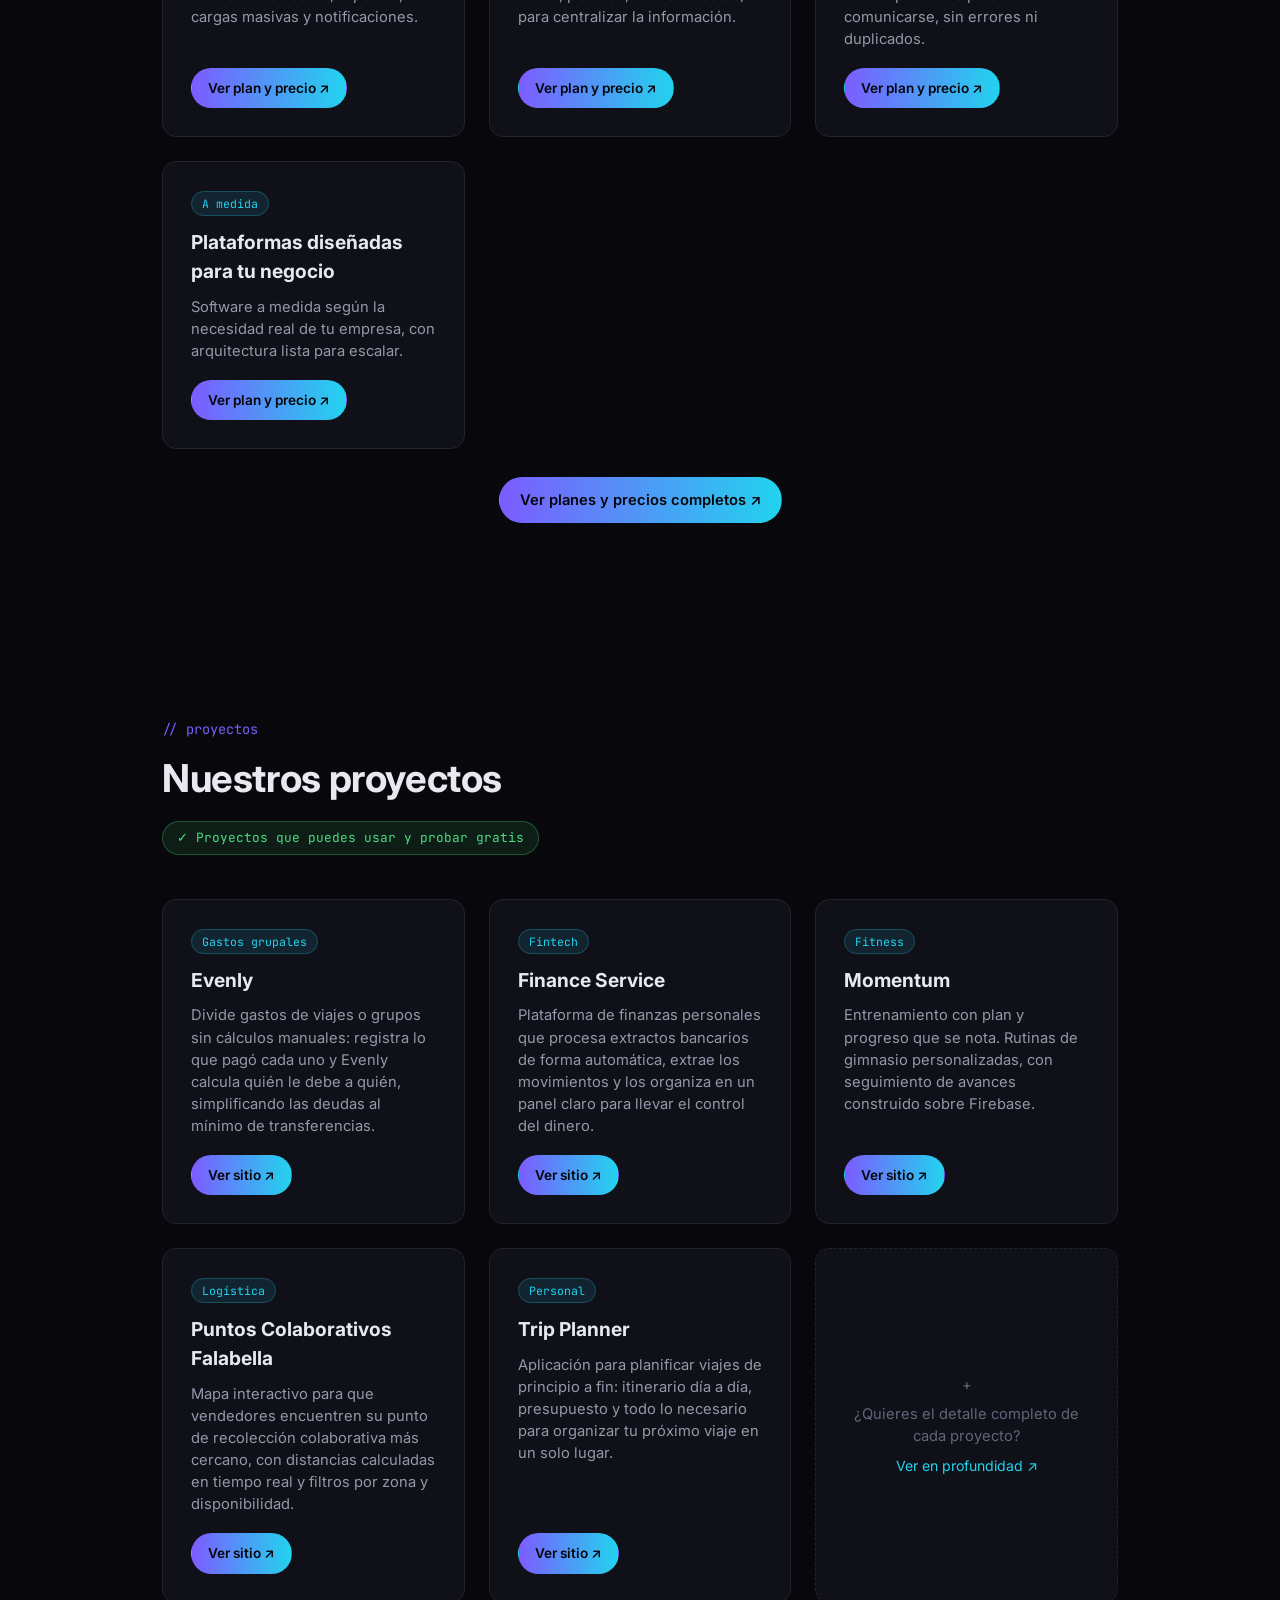
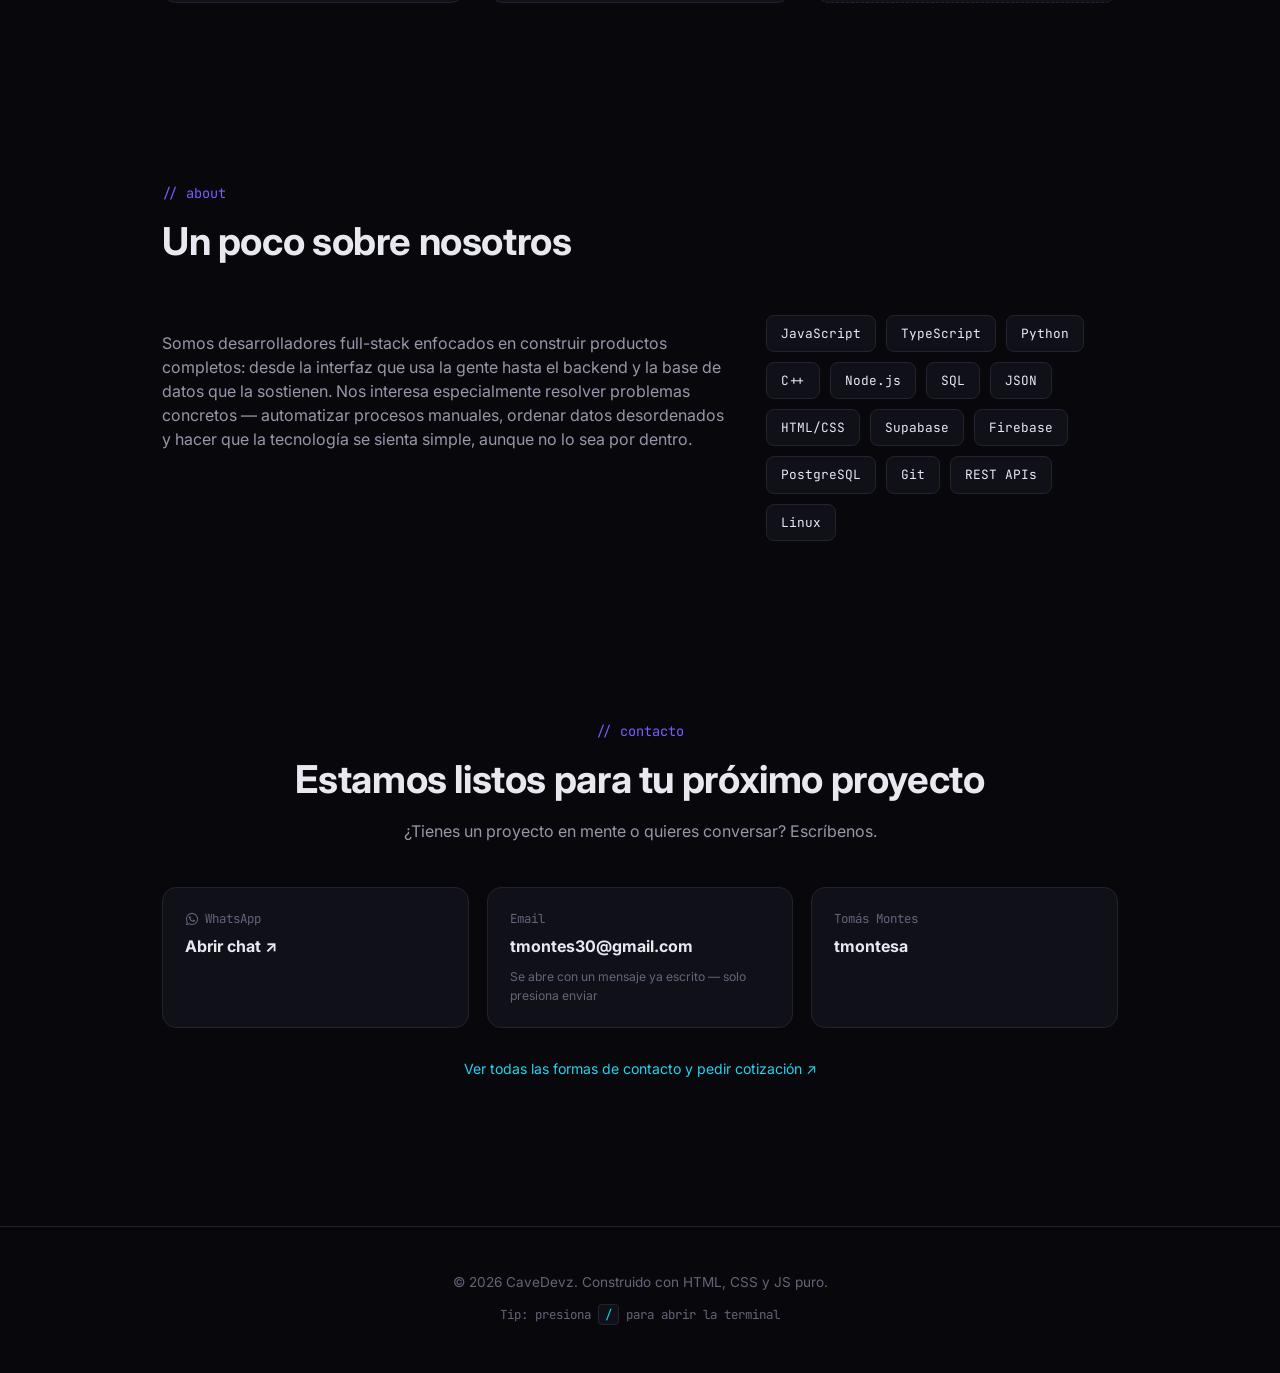
==== commit 7cd59569: "Nav: renombrar a Soluciones para Empresas" ====
--- a/index.html
+++ b/index.html
@@ -75,7 +75,7 @@
   <nav class="nav-links">
     <a href="#top">Inicio</a>
     <a href="proyectos.html">Proyectos</a>
-    <a href="soluciones-empresas.html">Soluciones Empresas</a>
+    <a href="soluciones-empresas.html">Soluciones para Empresas</a>
     <a href="planes.html">Planes</a>
     <a href="#about">About</a>
     <a href="contacto.html">Contacto</a>
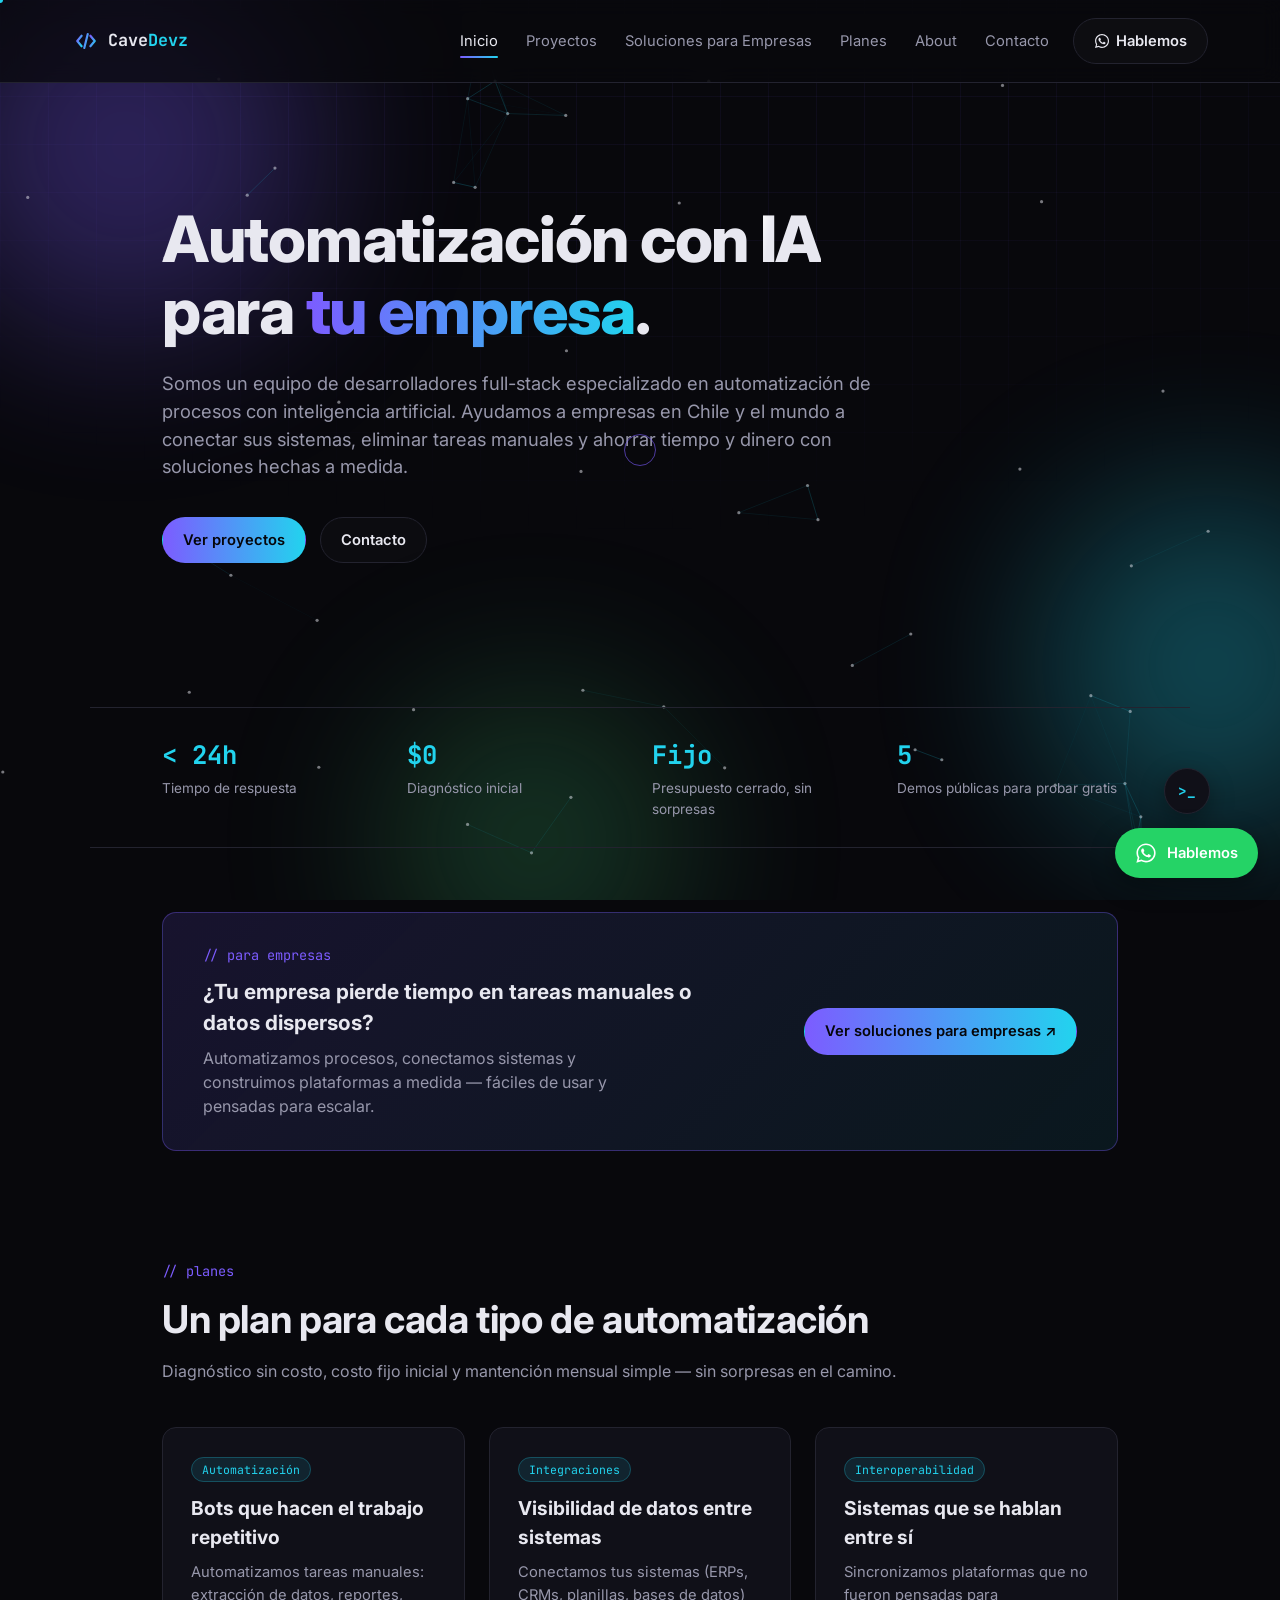
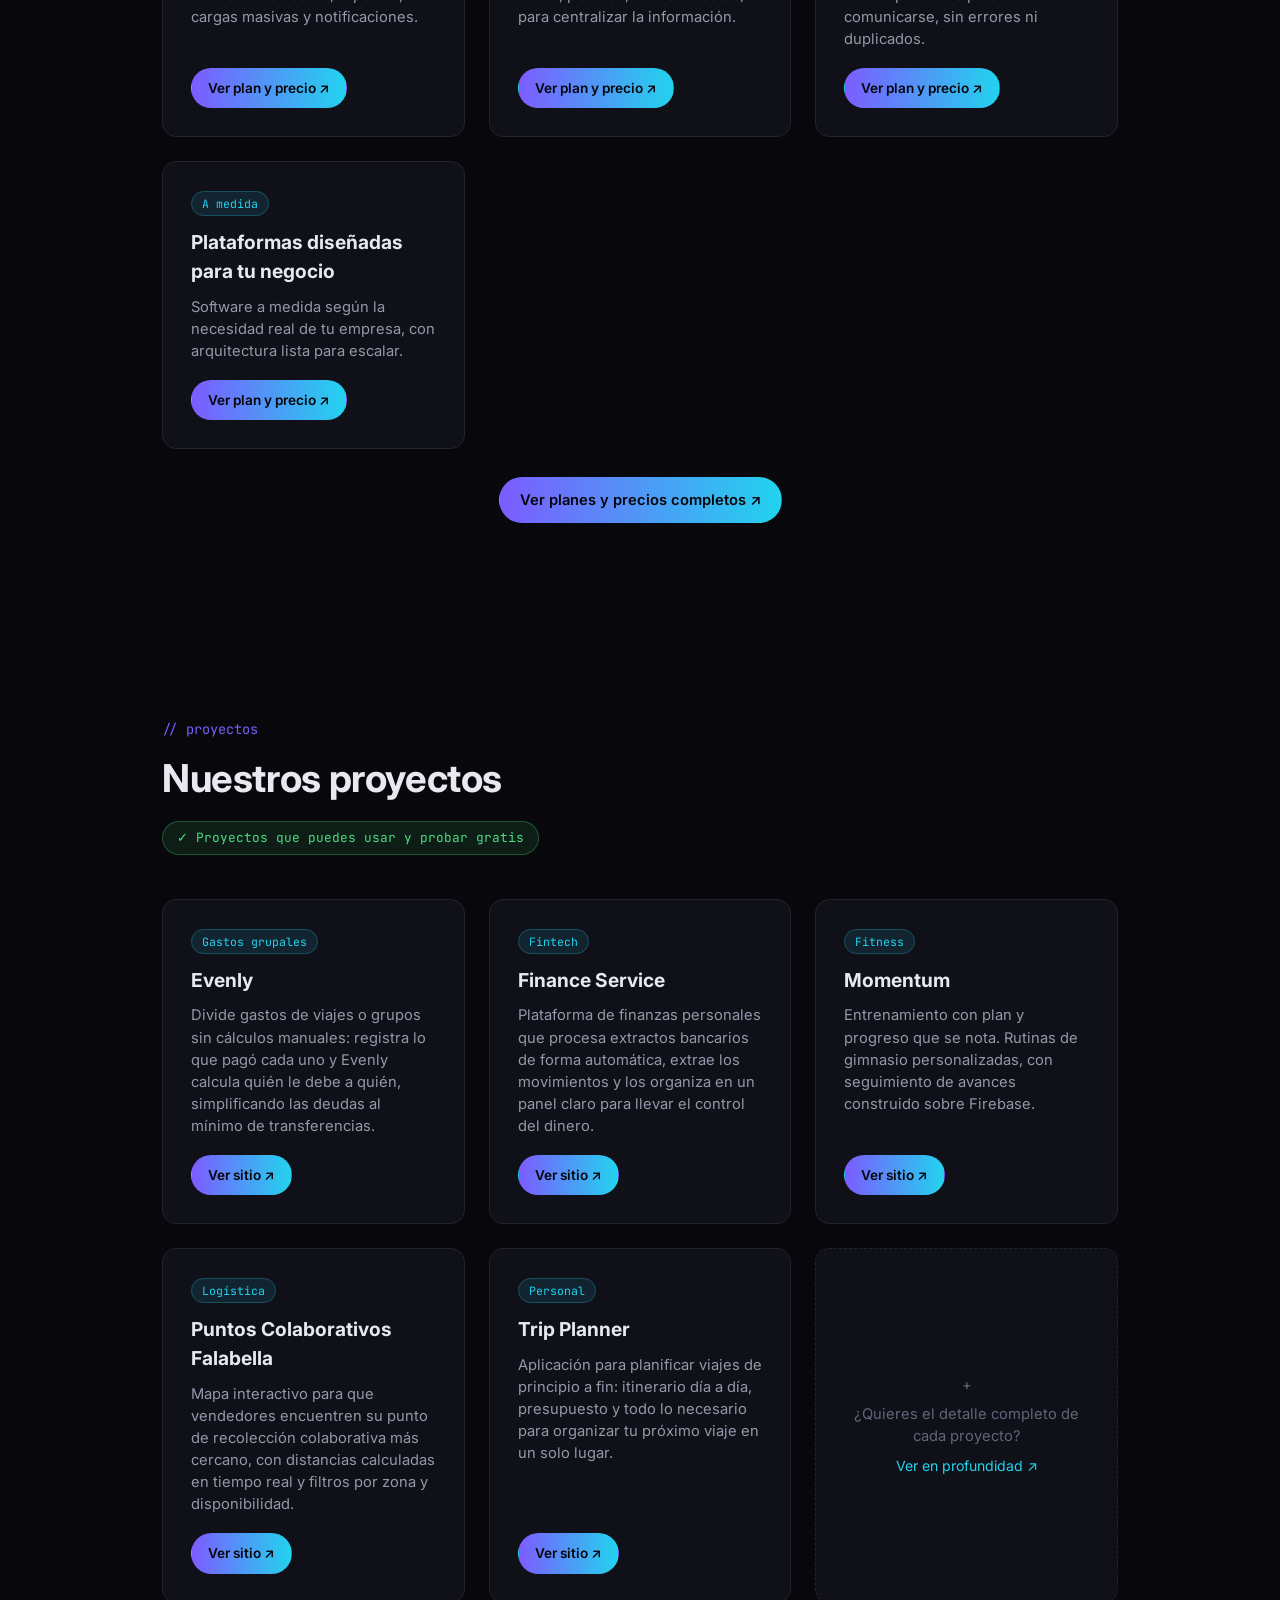
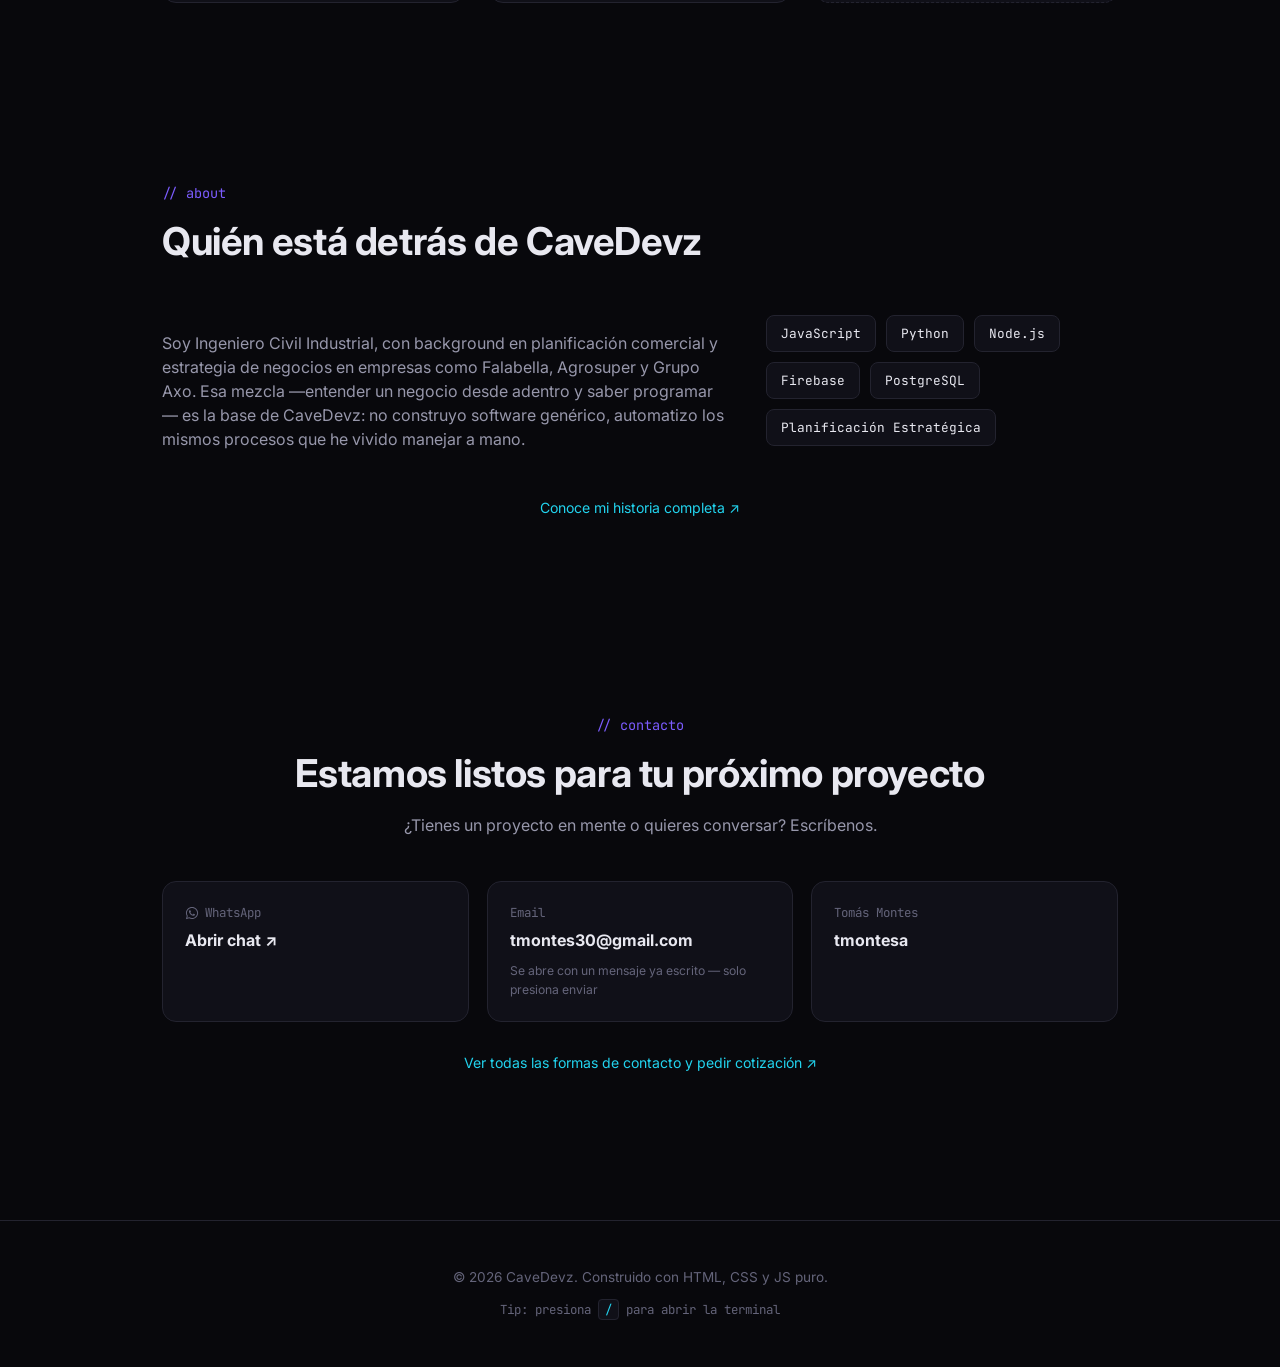
==== commit 064f52f1: "Resumir seccion about del home y linkear a about.html" ====
--- a/index.html
+++ b/index.html
@@ -77,7 +77,7 @@
     <a href="proyectos.html">Proyectos</a>
     <a href="soluciones-empresas.html">Soluciones para Empresas</a>
     <a href="planes.html">Planes</a>
-    <a href="#about">About</a>
+    <a href="about.html">About</a>
     <a href="contacto.html">Contacto</a>
   </nav>
   <a href="https://wa.me/56992259960" target="_blank" rel="noopener" class="btn btn-ghost nav-cta">
@@ -284,32 +284,27 @@
   <section class="about" id="about">
     <div class="section-head">
       <p class="section-eyebrow">// about</p>
-      <h2>Un poco sobre nosotros</h2>
+      <h2>Quién está detrás de CaveDevz</h2>
     </div>
     <div class="about-grid">
       <p class="about-text">
-        Somos desarrolladores full-stack enfocados en construir productos completos: desde la interfaz
-        que usa la gente hasta el backend y la base de datos que la sostienen. Nos interesa
-        especialmente resolver problemas concretos — automatizar procesos manuales, ordenar datos
-        desordenados y hacer que la tecnología se sienta simple, aunque no lo sea por dentro.
+        Soy Ingeniero Civil Industrial, con background en planificación comercial y estrategia de
+        negocios en empresas como Falabella, Agrosuper y Grupo Axo. Esa mezcla —entender un negocio
+        desde adentro y saber programar— es la base de CaveDevz: no construyo software genérico,
+        automatizo los mismos procesos que he vivido manejar a mano.
       </p>
       <div class="about-badges">
         <span>JavaScript</span>
-        <span>TypeScript</span>
         <span>Python</span>
-        <span>C++</span>
         <span>Node.js</span>
-        <span>SQL</span>
-        <span>JSON</span>
-        <span>HTML/CSS</span>
-        <span>Supabase</span>
         <span>Firebase</span>
         <span>PostgreSQL</span>
-        <span>Git</span>
-        <span>REST APIs</span>
-        <span>Linux</span>
+        <span>Planificación Estratégica</span>
       </div>
     </div>
+    <p style="text-align:center;margin-top:28px;">
+      <a href="about.html" class="link-inline">Conoce mi historia completa ↗</a>
+    </p>
   </section>
 
   <section class="contacto" id="contacto">
--- a/css/style.css
+++ b/css/style.css
@@ -749,6 +749,7 @@
   grid-template-columns: 1.6fr 1fr;
   gap: 40px;
 }
+.about-grid.even { grid-template-columns: 1fr 1fr; }
 .about-text { color: var(--text-dim); font-size: 1rem; }
 .about-badges {
   display: flex;
@@ -765,6 +766,36 @@
   border-radius: 8px;
   color: var(--text);
 }
+
+/* Skills grid on the about page: two even columns, reuses .about-text/.about-badges */
+.about-grid .about-badges { margin-top: 0; }
+
+/* Experience timeline on the about page */
+.exp-list { display: flex; flex-direction: column; gap: 20px; }
+.exp-item {
+  background: var(--bg-elev);
+  border: 1px solid var(--border);
+  border-left: 3px solid var(--accent-1);
+  border-radius: var(--radius);
+  padding: 22px 26px;
+}
+.exp-item-head {
+  display: flex;
+  flex-wrap: wrap;
+  align-items: baseline;
+  justify-content: space-between;
+  gap: 8px 16px;
+  margin-bottom: 4px;
+}
+.exp-item-head h3 { margin: 0; font-size: 1.05rem; }
+.exp-date {
+  font-family: var(--font-mono);
+  font-size: 0.78rem;
+  color: var(--accent-2);
+  white-space: nowrap;
+}
+.exp-company { color: var(--text-faint); font-size: 0.85rem; margin: 0 0 10px; }
+.exp-item p:last-child { color: var(--text-dim); margin: 0; font-size: 0.92rem; }
 
 /* Contact */
 .contact-links {
